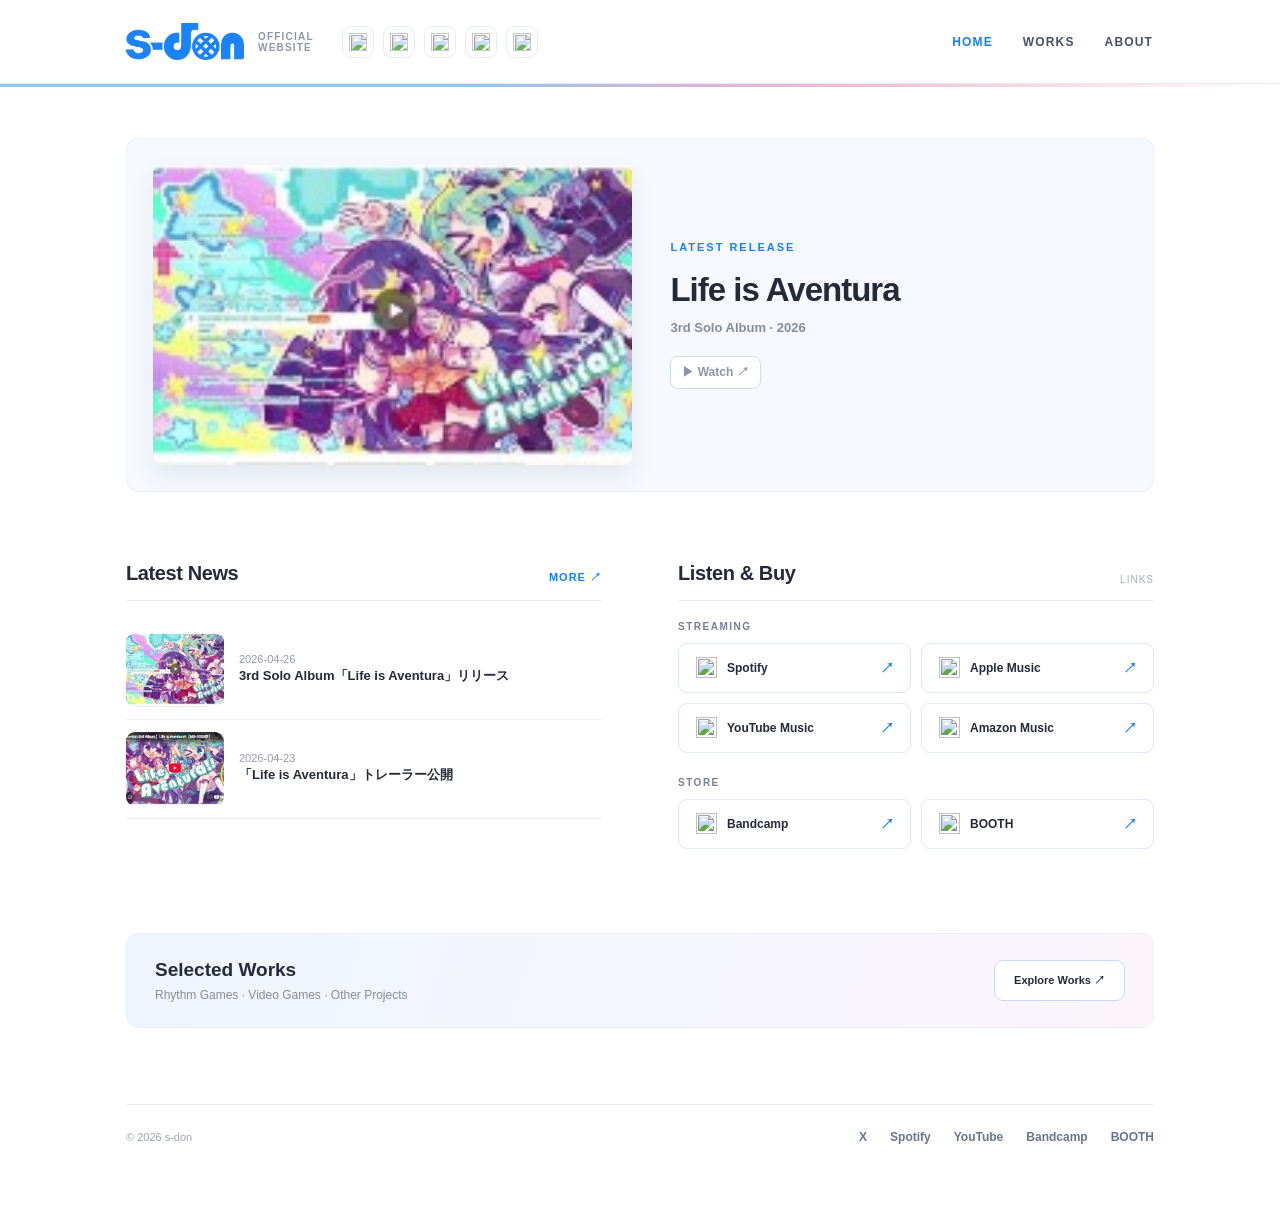
==== index.html @ 4c3b2ea7 "Add files via upload" ====
<!doctype html>
<html lang="ja">
<head>
<meta charset="utf-8"><meta name="viewport" content="width=device-width, initial-scale=1">
<meta name="theme-color" content="#ffffff"><title>s-don | Official Website – design mock</title>
<style>
:root{--blue:#1680f8;--blue-dark:#0066da;--pink:#e6a6c7;--ink:#252a39;--muted:#777f90;--hair:#e8eaf0;--pale:#f6f9ff;--page:#fff;--radius:12px}
*{box-sizing:border-box}html{scroll-behavior:smooth}body{margin:0;color:var(--ink);background:var(--page);font-family:Inter,-apple-system,BlinkMacSystemFont,"Hiragino Kaku Gothic ProN","Yu Gothic",sans-serif;-webkit-font-smoothing:antialiased}
a{color:inherit;text-decoration:none}a:hover{color:var(--blue)}button{font:inherit} .site-header{height:84px;border-bottom:1px solid var(--hair);background:#fff}.header-inner{max-width:1100px;height:100%;margin:auto;padding:0 36px;display:flex;align-items:center;justify-content:space-between}.brand{display:inline-flex;align-items:center;font-size:32px;color:var(--blue);font-weight:900;letter-spacing:-2.5px}.brand img{display:block;width:118px;height:auto}.brand-identity{display:flex;align-items:center;gap:14px}.brand-caption{font-size:10px;font-weight:800;letter-spacing:1.2px;color:#8e97aa;white-space:nowrap}.brand-social{display:flex;align-items:center;gap:22px}.social-top{display:flex;gap:9px;align-items:center}.social-icon{height:32px;width:32px;display:inline-flex;align-items:center;justify-content:center;border:1px solid #e2eaf5;border-radius:9px;background:#fff;color:#38445f}.social-icon svg{width:17px;height:17px}.social-icon:hover{border-color:var(--blue);color:var(--blue);background:#f5f9ff}.social-icon.notlinked{opacity:.9}.nav{display:flex;align-items:center;gap:36px;font-size:12px;font-weight:800;letter-spacing:1.5px}.nav a:first-child{color:var(--blue)}.nav a:hover{color:var(--blue)}.nav .contact{border:1px solid #cddff8;border-radius:9px;padding:12px 17px}.pink-stripe{height:3px;background:linear-gradient(90deg,#8cc8ef 0%,#8cc8ef 36%,#e2b2d9 56%,#f2bfd1 68%,transparent 100%)}
.main{max-width:1100px;margin:auto;padding:51px 36px 50px}.intro{display:flex;justify-content:space-between;align-items:flex-end;gap:25px;margin-bottom:44px}.hello{margin:0 0 7px;color:var(--blue);font-size:12px;font-weight:800;letter-spacing:2.3px}.intro h1{font-size:50px;line-height:1.1;letter-spacing:-2px;margin:0 0 7px;font-weight:900}.intro p{margin:0;color:var(--muted);font-size:14px}.intro-right{font-size:12px;color:var(--muted);text-align:right;line-height:1.8}.intro-right span{display:inline-block;width:9px;height:9px;border-radius:50%;background:#eab4d5;margin-left:7px}
.feature{background:var(--pale);border:1px solid #e9f0fa;border-radius:var(--radius);padding:26px;display:grid;grid-template-columns:1.05fr 1fr;gap:38px;align-items:center}.feature-img{display:block;cursor:pointer;width:100%;aspect-ratio:16/10;object-fit:cover;border-radius:9px;box-shadow:0 11px 24px #384b631a}.section-kicker{font-size:11px;color:var(--blue);font-weight:900;letter-spacing:2px;margin:0 0 17px}.feature h2{font-size:33px;letter-spacing:-1px;line-height:1.2;margin:0 0 11px}.feature-sub{font-size:13px;font-weight:700;color:#858c9c;margin:0 0 21px}.feature-description{font-size:13px;color:#5f697a;margin:0 0 26px;line-height:1.8}.btn{display:inline-flex;align-items:center;justify-content:center;gap:12px;background:var(--blue);border:1px solid var(--blue);color:white;border-radius:9px;padding:15px 24px;font-size:12px;font-weight:800;letter-spacing:.3px;min-height:48px}.btn:hover{background:var(--blue-dark);color:#fff}.watch-link{display:inline-flex;align-items:center;gap:7px;padding:8px 11px;border:1px solid #cbdcf6;border-radius:8px;color:var(--blue-dark);font-weight:800;font-size:12px;line-height:1.2;background:#fff}.watch-link:hover{background:#e9f3ff}.watch-link.notlinked{color:#8d95a4}.arrow{font-size:16px;line-height:1}.hint{font-size:10px;color:var(--muted);margin:9px 0 0}
.lower{display:grid;grid-template-columns:1fr 1fr;gap:76px;padding-top:70px}.section-head{display:flex;align-items:end;justify-content:space-between;border-bottom:1px solid var(--hair);padding-bottom:15px;margin-bottom:20px}.section-head h2{font-size:20px;letter-spacing:-.4px;margin:0}.section-head small{color:#a9adba;font-size:10px;letter-spacing:1px}.news-list{display:grid;gap:0}.news-item{display:grid;grid-template-columns:98px 1fr;gap:15px;padding:12px 0;border-bottom:1px solid #f0f1f5;align-items:center}.news-thumb{width:98px;height:74px;object-fit:cover;border-radius:9px;background:#eef3f9}.news-body{min-width:0}.news-date{font-size:11px;color:#969bab}.news-title{font-size:13px;line-height:1.65;font-weight:650}.news-title:hover{color:var(--blue)}.links-category{margin-bottom:24px}.links-label{color:var(--muted);font-weight:800;letter-spacing:1.5px;font-size:10px;margin:0 0 11px}.links-grid{display:grid;grid-template-columns:repeat(2,minmax(0,1fr));gap:10px}.link-item{min-height:47px;display:flex;align-items:center;justify-content:space-between;gap:6px;padding:13px 16px;border:1px solid #dfe7f3;border-radius:9px;font-size:12px;font-weight:730;background:#fff}.link-item:hover{border-color:var(--blue);background:#f6faff}.link-item .arrow{font-size:14px;color:var(--blue)}.link-left{display:flex;align-items:center;gap:10px;min-width:0}.service-icon{width:22px;height:22px;display:inline-flex;align-items:center;justify-content:center;flex-shrink:0;color:#1680f8}.service-icon svg{width:21px;height:21px}.service-icon.youtube{color:#f03d39}.service-icon.spotify{color:#1db954}.service-icon.bandcamp{color:#2597ad}.service-icon.booth{color:#ee547d}.service-icon.apple{color:#ec568c}.service-icon.amazon{color:#3e7dd6}
.works-entry{display:flex;align-items:center;justify-content:space-between;gap:18px;margin-top:60px;padding:25px 28px;background:linear-gradient(110deg,#eff6ff,#fbf5fb);border-radius:var(--radius);border:1px solid #eaf0f9}.works-entry strong{font-size:19px}.works-entry p{font-size:12px;color:#858c9b;margin:7px 0 0}.works-pill{border:1px solid #c7daf4;background:#fff;padding:12px 19px;border-radius:9px;font-size:11px;font-weight:800;white-space:nowrap}.footer{border-top:1px solid var(--hair);margin-top:76px;padding:25px 0;display:flex;justify-content:space-between;align-items:center}.footer small{color:#9da3ad;font-size:11px}.social{display:flex;gap:23px;color:#68768a;font-size:12px;font-weight:800}.notlinked{cursor:default}
@media(max-width:700px){.site-header{height:auto}.header-inner{padding:13px 20px 12px;display:flex;flex-direction:column;align-items:stretch;gap:11px}.brand-social{justify-content:space-between;gap:10px}.brand{font-size:27px}.brand img{width:105px}.brand-identity{gap:7px}.brand-caption{font-size:8px;max-width:57px;white-space:normal;line-height:1.3;letter-spacing:.5px}.social-top{gap:5px}.social-icon{width:30px;height:30px;border-radius:8px}.social-icon svg{width:15px;height:15px}.nav{justify-content:flex-start;gap:22px;font-size:10px;letter-spacing:.5px}.nav .contact{display:none}.main{padding:36px 20px 22px}.intro{display:none}.intro h1{font-size:40px}.intro p{font-size:12px}.intro-right{display:none}.feature{display:flex;flex-direction:column;align-items:stretch;gap:23px;padding:15px}.feature-img{aspect-ratio:16/10}.feature-body{padding:0 5px 5px}.section-kicker{margin-bottom:10px}.feature h2{font-size:26px}.feature-sub{margin-bottom:13px}.feature-description{margin-bottom:10px}.feature .feature-body{display:grid;grid-template-columns:minmax(0,1fr) auto;column-gap:8px;align-items:center}.feature .section-kicker,.feature .feature-description,.feature .hint{grid-column:1/-1}.feature h2,.feature-sub{grid-column:1}.watch-link{grid-column:2;grid-row:2/4;align-self:center;white-space:nowrap;font-size:11px;padding:8px 9px}.feature h2{font-size:24px;margin-bottom:4px}.feature-sub{margin-bottom:0}.feature .hint{margin-top:10px}.btn{width:100%;padding:14px}.lower{display:block;padding-top:45px}.lower section+section{margin-top:45px}.section-head h2{font-size:19px}.news-list{display:flex;gap:12px;overflow-x:auto;scroll-snap-type:x mandatory;padding:2px 2px 15px;scrollbar-width:thin}.news-item{display:block;min-width:196px;width:196px;flex:0 0 196px;scroll-snap-align:start;padding:0;border:1px solid #e7ebf1;border-radius:10px;overflow:hidden;background:#fff}.news-thumb{width:100%;height:114px;border-radius:0;display:block;object-fit:cover}.news-body{padding:11px 12px 13px}.news-date{font-size:10px;margin-bottom:5px}.news-title{font-size:12px;line-height:1.45;display:-webkit-box;-webkit-box-orient:vertical;-webkit-line-clamp:2;overflow:hidden;min-height:35px}.links-grid{gap:9px}.link-item{padding:12px 13px;font-size:11px}.works-entry{margin-top:43px;padding:22px 18px}.works-entry strong{font-size:16px}.works-entry p{font-size:11px}.works-pill{padding:12px;font-size:10px}.footer{margin-top:48px}.social{gap:14px}}
@media (prefers-reduced-motion:no-preference){a,.btn{transition:color .15s,background .15s,border-color .15s}}

/* v4: コンテンツは同じ、端末サイズのみで配置を調整 */
.nav{gap:9px}.nav a{width:38px;height:38px;display:inline-flex;align-items:center;justify-content:center;border:1px solid #e2eaf5;border-radius:9px;color:#526078}.nav a:first-child{color:var(--blue);background:#f2f7ff}.nav svg{width:19px;height:19px;fill:none;stroke:currentColor;stroke-width:1.7;stroke-linecap:round;stroke-linejoin:round}.nav a:hover{border-color:var(--blue);background:#f5faff}.brand-social{gap:28px}.header-inner{gap:20px}
.more-link{font-size:11px;letter-spacing:1px;font-weight:800;color:var(--blue)}.more-link:hover{text-decoration:underline}
/* アイコンリンクを主体にしたナビ。ヘッダーSNSアイコンはデータから共通生成 */
@media(max-width:700px){
.site-header .header-inner{flex-direction:row;align-items:center;gap:10px;padding:13px 16px}
.brand-social{flex:1;min-width:0;gap:5px;flex-direction:column;align-items:flex-start}
.brand-identity{width:100%;gap:10px}.brand img{width:105px}.brand-caption{font-size:8px;max-width:none;white-space:nowrap}
.social-top{gap:5px}.social-icon{height:28px;width:28px;border-radius:7px}.social-icon svg{width:15px;height:15px}
.nav{gap:5px;align-self:flex-end;padding-bottom:0}.nav a{width:29px;height:29px;border-radius:7px}.nav svg{width:15px;height:15px}
.main{padding:21px 16px 20px}
.feature{padding:11px;gap:0;display:block}
.feature-img{aspect-ratio:16/8.8;width:100%;object-fit:cover;border-radius:8px;box-shadow:none}
.feature-body{padding:9px 3px 2px!important;display:grid!important;grid-template-columns:minmax(0,1fr) auto;gap:2px 9px;align-items:center}
.feature .section-kicker{font-size:9px;margin:0 0 2px;grid-column:1/-1;letter-spacing:1.4px}
.feature h2{font-size:20px;line-height:1.18;margin:0;grid-column:1;grid-row:2}
.feature-sub{font-size:11px;grid-column:1;grid-row:3;margin:0}
.watch-link{grid-column:2;grid-row:2/4;font-size:10px;padding:7px 9px;align-self:center}
.lower{padding-top:28px}.lower section+section{margin-top:26px}
.section-head{padding-bottom:10px;margin-bottom:12px}.section-head h2{font-size:18px}
.news-list{display:flex;flex-wrap:nowrap;overflow-x:auto;overscroll-behavior-x:contain;scroll-snap-type:x mandatory;gap:10px;scrollbar-width:thin;padding:2px 0 9px;max-width:100%}
.news-item{min-width:248px;width:248px;flex:0 0 248px;display:flex;align-items:center;gap:9px;height:89px;padding:6px;border:1px solid #e7ebf1;border-radius:10px;scroll-snap-align:start;overflow:hidden}
.news-thumb{width:84px;height:75px;object-fit:cover;border-radius:7px;flex:0 0 84px}
.news-body{padding:0;flex:1}.news-date{font-size:10px;margin:0 0 4px}.news-title{font-size:11px;line-height:1.4;min-height:0;-webkit-line-clamp:3}
.works-entry{margin-top:25px;padding:16px}.footer{margin-top:32px}
}
@media(max-width:375px){.brand-caption{font-size:7px}.social-icon{width:25px;height:25px}.nav a{width:27px;height:27px}.feature h2{font-size:19px}}

/* v5 navigation text restored and mobile-first density fix */
.nav{display:flex;gap:28px;align-items:center;font-size:12px;letter-spacing:1.15px}
.nav a{width:auto;height:auto;padding:8px 1px;border:0;border-radius:0;background:transparent;color:#455166}
.nav a:first-child{background:transparent;color:var(--blue)}
.nav a:hover{background:transparent;border:0;color:var(--blue)}
.brand-icon-image,.service-icon .brand-icon-image{width:21px;height:21px;object-fit:contain;display:block}
.social-icon .brand-icon-image{width:18px;height:18px}
@media(max-width:700px){
 .site-header .header-inner{display:flex;flex-direction:column;align-items:stretch;gap:10px;padding:12px 16px 10px}
 .brand-social{width:100%;display:flex;flex-direction:row;align-items:center;justify-content:space-between;gap:10px}
 .brand-identity{width:auto;gap:8px;flex-shrink:0}
 .brand img{width:100px}
 .brand-caption{font-size:8px;line-height:1.25;max-width:68px;white-space:normal}
 .social-top{gap:4px;justify-content:flex-end;flex-wrap:nowrap}
 .social-icon{width:29px;height:29px;min-width:29px}
 .social-icon .brand-icon-image{width:17px;height:17px}
 .nav{display:flex;width:100%;justify-content:space-around;align-items:center;gap:6px;border-top:1px solid #edf0f5;padding-top:9px;font-size:11px;letter-spacing:1.0px;align-self:stretch}
 .nav a{height:auto;width:auto;padding:4px 9px;border:0;background:none;white-space:nowrap}
 .main{width:100%;min-width:0;max-width:100%;padding:18px 15px 20px}
 .feature{width:100%;min-width:0;display:block;padding:10px}
 .feature-img{width:100%;height:auto;aspect-ratio:16/9;object-fit:cover}
 .feature-body{min-width:0;grid-template-columns:minmax(0,1fr) auto !important}
 .feature h2{min-width:0;font-size:20px;overflow-wrap:anywhere}
 .lower{width:100%;min-width:0;display:flex;flex-direction:column;gap:24px;padding-top:26px}
 .lower section{min-width:0;width:100%}
 .lower section+section{margin-top:0}
 .news-list{width:100%;max-width:100%;min-width:0;overflow-x:auto;overflow-y:hidden;display:flex;flex-wrap:nowrap;gap:10px;scroll-snap-type:x mandatory;-webkit-overflow-scrolling:touch}
 .news-item{flex:0 0 248px;max-width:248px;width:248px}
 .links-grid{grid-template-columns:repeat(2,minmax(0,1fr));gap:8px}
 .link-item{min-width:0;padding:11px 9px;font-size:11px;gap:3px}
 .link-left{gap:6px;min-width:0}
 .link-left>span:last-child{min-width:0;overflow-wrap:anywhere}
 .service-icon,.service-icon .brand-icon-image{height:20px;width:20px}
 .works-entry{width:100%;min-width:0;gap:10px}
 .works-entry div{min-width:0}
 .works-pill{flex:0 0 auto;white-space:nowrap}
}
@media(max-width:365px){.social-icon{width:25px;height:25px;min-width:25px}.social-icon .brand-icon-image{width:15px;height:15px}.brand img{width:88px}.brand-caption{font-size:7px}.feature h2{font-size:18px}}

/* v6 — Mobile intentionally composed as a mobile layout, never scaled desktop */
@media (max-width:700px){
 .site-header .header-inner{padding:12px 16px 11px;gap:5px}
 .brand-social{gap:5px;align-items:center}
 .brand img{width:100px}
 .brand-caption{font-size:8px;max-width:55px}
 .social-top{gap:3px}
 .social-icon{border:none;background:transparent;width:29px;height:32px;min-width:29px;padding:4px}
 .social-icon .brand-icon-image{width:21px;height:21px}
 .nav{justify-content:flex-end;gap:15px;padding-top:5px;border-top:0;font-size:11px;letter-spacing:.7px}
 .nav a{padding:3px 0}
 .main{padding:15px 15px 20px}
 .feature{padding:10px}
 .feature-img{aspect-ratio:16/9;object-fit:cover}
 .feature-body{padding:10px 3px 4px!important}
 .feature h2{font-size:21px}
 .lower{padding-top:24px;gap:24px}
 .news-list{display:flex!important;flex-direction:row!important;flex-wrap:nowrap!important;overflow-x:auto!important;overflow-y:hidden!important;gap:10px;scroll-snap-type:x mandatory;scroll-padding-inline:1px;scrollbar-width:none;-webkit-overflow-scrolling:touch;padding:2px 0 8px;touch-action:pan-x pan-y}
 .news-list::-webkit-scrollbar{display:none}
 .news-item{display:flex!important;flex:0 0 273px!important;width:273px!important;min-width:273px!important;max-width:273px!important;height:96px!important;padding:6px!important;gap:10px!important;border:1px solid #e7ebf1;border-radius:10px;overflow:hidden;scroll-snap-align:start}
 .news-thumb{display:block!important;width:82px!important;height:82px!important;flex:0 0 82px!important;aspect-ratio:1/1!important;object-fit:cover!important;border-radius:7px!important}
 .news-body{padding:0!important;min-width:0;flex:1}
 .news-title{font-size:11px;line-height:1.35;-webkit-line-clamp:3}
 .section-head{margin-bottom:11px}
}
@media(max-width:360px){.brand img{width:85px}.brand-caption{font-size:7px;max-width:47px}.social-icon{width:25px;min-width:25px}.social-icon .brand-icon-image{width:18px;height:18px}.nav{gap:12px}}
</style>
<script src="content.js" defer></script>
<script defer>
window.addEventListener('sdon:content-ready',()=>{
 const c=window.SDON_CONTENT;
 const id=s=>document.getElementById(s);
 const esc=s=>String(s??'').replace(/[&<>"']/g,ch=>({'&':'&amp;','<':'&lt;','>':'&gt;','"':'&quot;',"'":'&#39;'}[ch]));
 id('featuredTitle').textContent=c.featured.title;id('featuredSub').textContent=c.featured.subtitle;id('featuredImage').src=c.featured.image;
 const action=id('featuredAction'), art=id('featuredArtwork');if(c.featured.youtube){for(const a of [action,art]){a.href=c.featured.youtube;a.target='_blank';a.rel='noopener noreferrer';}}else{for(const a of [action,art]){a.removeAttribute('href');a.classList.add('notlinked');}}
 id('news').innerHTML=c.news.slice().sort((a,b)=>String(b.date).localeCompare(String(a.date))).slice(0,6).map(n=>`<div class="news-item"><img class="news-thumb" src="${esc(n.image||'assets/release.jpg')}" alt=""><div class="news-body"><div class="news-date">${esc(n.date)}</div><div class="news-title">${n.url?`<a href="${esc(n.url)}" target="_blank" rel="noopener noreferrer">${esc(n.title)} ↗</a>`:esc(n.title)}</div></div></div>`).join('');
 // 既存の自作SVGは廃止し、Web配布のブランド素材を参照する。
 // Simple Icons (community SVG references); BOOTHは公式サイトのfaviconを参照。
 const brandAssets={
  spotify:'https://cdn.simpleicons.org/spotify/1DB954',
  youtube:'https://cdn.simpleicons.org/youtube/FF0033',
  x:'https://cdn.simpleicons.org/x/111111',
  bandcamp:'https://cdn.simpleicons.org/bandcamp/1DA0C3',
  booth:'https://booth.pm/favicon.ico',
  apple:'https://cdn.simpleicons.org/applemusic/FA243C',
  amazon:'https://cdn.simpleicons.org/amazonmusic/46C3D0'
 };
 const icon=(n)=>`<img class="brand-icon-image" src="${brandAssets[n.icon]||''}" alt="" loading="lazy" decoding="async">`;
 const headerIcons=['x','spotify','youtube','bandcamp','booth'];
 id('socialTop').innerHTML=headerIcons.map(k=>{const n=c.social.find(item=>item.icon===k)||{label:k,icon:k,url:''};return `<a class="social-icon ${n.url?'':'notlinked'}" aria-label="${esc(n.label)}" title="${esc(n.label)}" ${n.url?`href="${esc(n.url)}" target="_blank" rel="noopener noreferrer"`:''}>${icon(n)}</a>`}).join('');
 const links=(items)=>items.map(n=>`<a class="link-item ${n.url?'':'notlinked'}" ${n.url?`href="${esc(n.url)}" target="_blank" rel="noopener noreferrer"`:''}><span class="link-left"><span class="service-icon ${esc(n.icon)}">${icon(n)}</span><span>${esc(n.label)}</span></span><span class="arrow">↗</span></a>`).join('');
 id('listenLinks').innerHTML=links(c.listening);id('buyLinks').innerHTML=links(c.shopping);
 id('social').innerHTML=c.social.map(n=>n.url?`<a href="${esc(n.url)}" target="_blank" rel="noopener noreferrer">${esc(n.label)} ↗</a>`:`<span>${esc(n.label)}</span>`).join('');
});
</script>
</head>
<body>
<header class="site-header"><div class="header-inner"><div class="brand-social"><span class="brand-identity"><a class="brand" href="./" aria-label="s-don home"><img src="assets/sdon-logo.png" alt="s-don"></a><span class="brand-caption">OFFICIAL<br>WEBSITE</span></span><div class="social-top" id="socialTop" aria-label="SNS and music platforms"></div></div><nav class="nav" aria-label="ページメニュー"><a href="./" aria-current="page">HOME</a><a href="works.html">WORKS</a><a href="about.html">ABOUT</a></nav></div></header><div class="pink-stripe"></div>
<main class="main">
<section class="feature" aria-labelledby="featuredTitle"><a id="featuredArtwork" aria-label="YouTubeで最新リリースを見る"><img id="featuredImage" class="feature-img" src="assets/release.jpg" alt="最新アルバムのアートワーク（現サイトのスクリーンショットを一時的に使用）"></a><div class="feature-body"><p class="section-kicker">LATEST RELEASE</p><h2 id="featuredTitle">Life is Aventura</h2><p id="featuredSub" class="feature-sub">3rd Solo Album · 2026</p><a class="watch-link" id="featuredAction">▶ Watch ↗</a></div></section>
<div class="lower"><section aria-labelledby="newsTitle"><div class="section-head"><h2 id="newsTitle">Latest News</h2><a class="more-link" href="news.html">MORE ↗</a></div><div id="news" class="news-list"></div></section><section aria-labelledby="linksTitle"><div class="section-head"><h2 id="linksTitle">Listen & Buy</h2><small>LINKS</small></div><div class="links-category"><p class="links-label">STREAMING</p><div id="listenLinks" class="links-grid"></div></div><div class="links-category"><p class="links-label">STORE</p><div id="buyLinks" class="links-grid"></div></div></section></div>
<section class="works-entry" id="works"><div><strong>Selected Works</strong><p>Rhythm Games · Video Games · Other Projects</p></div><a class="works-pill" href="works.html">Explore Works ↗</a></section>
<footer class="footer"><small>© 2026 s-don</small><div class="social" id="social"></div></footer>
</main></body></html>
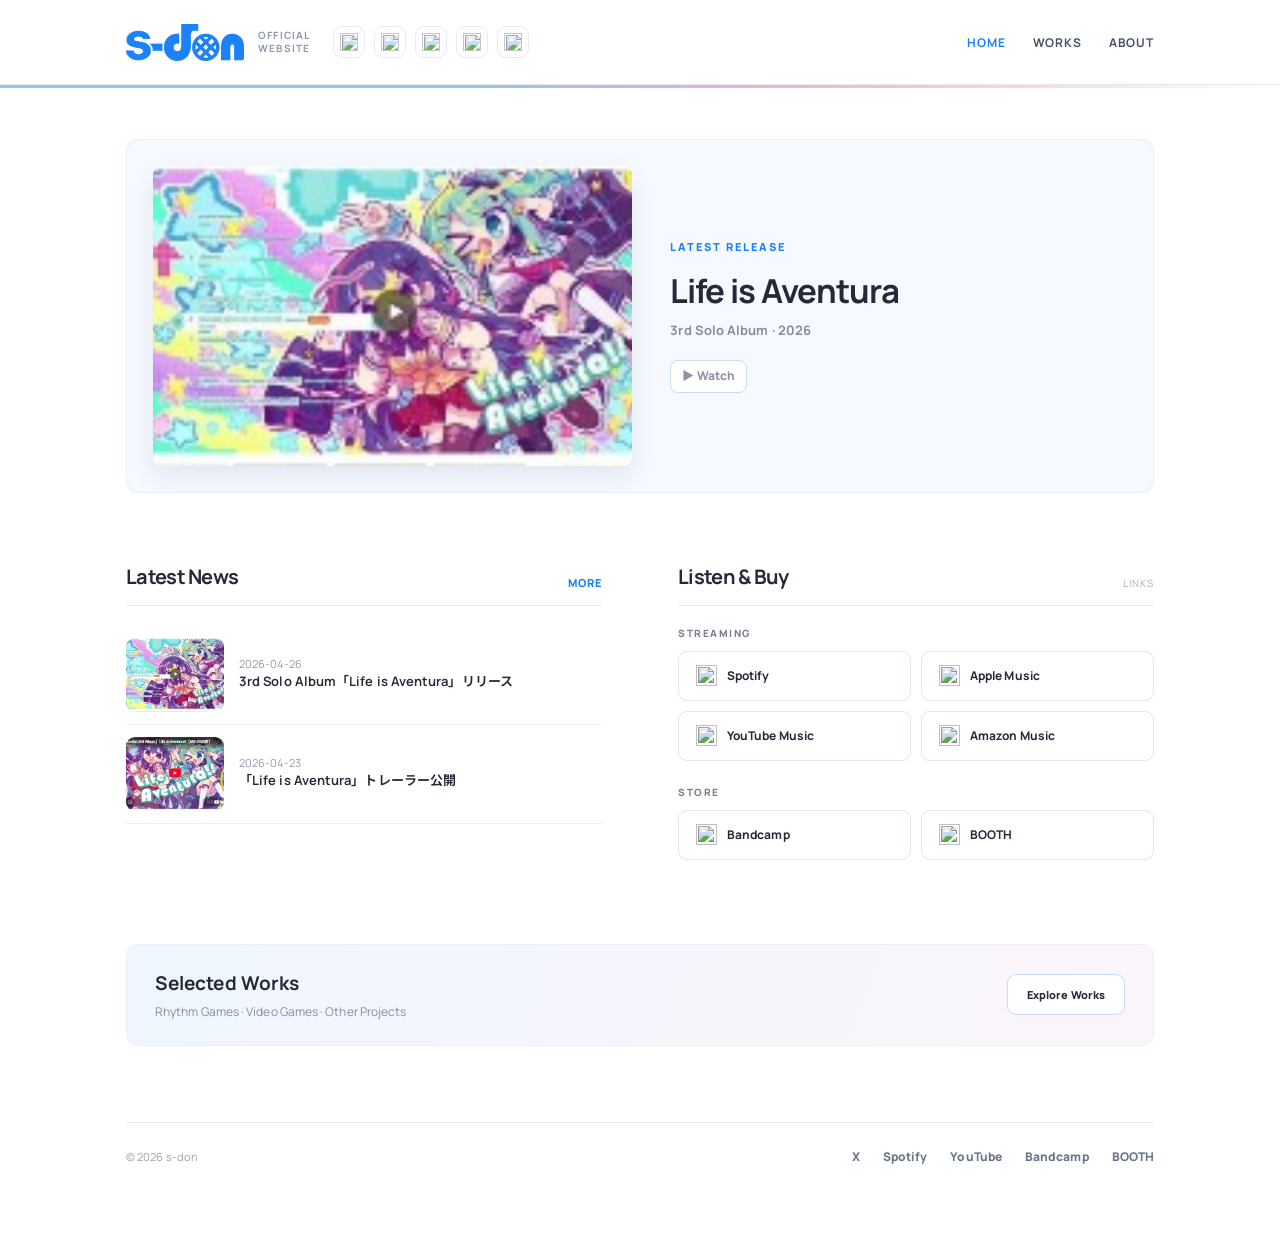
==== commit 9a2fdfa3: "Add files via upload" ====
--- a/index.html
+++ b/index.html
@@ -2,7 +2,7 @@
 <html lang="ja">
 <head>
 <meta charset="utf-8"><meta name="viewport" content="width=device-width, initial-scale=1">
-<meta name="theme-color" content="#ffffff"><title>s-don | Official Website – design mock</title>
+<meta name="theme-color" content="#ffffff"><title>s-don | Official Website – </title>
 <style>
 :root{--blue:#1680f8;--blue-dark:#0066da;--pink:#e6a6c7;--ink:#252a39;--muted:#777f90;--hair:#e8eaf0;--pale:#f6f9ff;--page:#fff;--radius:12px}
 *{box-sizing:border-box}html{scroll-behavior:smooth}body{margin:0;color:var(--ink);background:var(--page);font-family:Inter,-apple-system,BlinkMacSystemFont,"Hiragino Kaku Gothic ProN","Yu Gothic",sans-serif;-webkit-font-smoothing:antialiased}
@@ -116,7 +116,7 @@
  const esc=s=>String(s??'').replace(/[&<>"']/g,ch=>({'&':'&amp;','<':'&lt;','>':'&gt;','"':'&quot;',"'":'&#39;'}[ch]));
  id('featuredTitle').textContent=c.featured.title;id('featuredSub').textContent=c.featured.subtitle;id('featuredImage').src=c.featured.image;
  const action=id('featuredAction'), art=id('featuredArtwork');if(c.featured.youtube){for(const a of [action,art]){a.href=c.featured.youtube;a.target='_blank';a.rel='noopener noreferrer';}}else{for(const a of [action,art]){a.removeAttribute('href');a.classList.add('notlinked');}}
- id('news').innerHTML=c.news.slice().sort((a,b)=>String(b.date).localeCompare(String(a.date))).slice(0,6).map(n=>`<div class="news-item"><img class="news-thumb" src="${esc(n.image||'assets/release.jpg')}" alt=""><div class="news-body"><div class="news-date">${esc(n.date)}</div><div class="news-title">${n.url?`<a href="${esc(n.url)}" target="_blank" rel="noopener noreferrer">${esc(n.title)} ↗</a>`:esc(n.title)}</div></div></div>`).join('');
+ id('news').innerHTML=c.news.slice().sort((a,b)=>String(b.date).localeCompare(String(a.date))).slice(0,6).map(n=>`<div class="news-item"><img class="news-thumb" src="${esc(n.image||'assets/release.jpg')}" alt=""><div class="news-body"><div class="news-date">${esc(n.date)}</div><div class="news-title">${n.url?`<a href="${esc(n.url)}" target="_blank" rel="noopener noreferrer">${esc(n.title)}</a>`:esc(n.title)}</div></div></div>`).join('');
  // 既存の自作SVGは廃止し、Web配布のブランド素材を参照する。
  // Simple Icons (community SVG references); BOOTHは公式サイトのfaviconを参照。
  const brandAssets={
@@ -131,17 +131,19 @@
  const icon=(n)=>`<img class="brand-icon-image" src="${brandAssets[n.icon]||''}" alt="" loading="lazy" decoding="async">`;
  const headerIcons=['x','spotify','youtube','bandcamp','booth'];
  id('socialTop').innerHTML=headerIcons.map(k=>{const n=c.social.find(item=>item.icon===k)||{label:k,icon:k,url:''};return `<a class="social-icon ${n.url?'':'notlinked'}" aria-label="${esc(n.label)}" title="${esc(n.label)}" ${n.url?`href="${esc(n.url)}" target="_blank" rel="noopener noreferrer"`:''}>${icon(n)}</a>`}).join('');
- const links=(items)=>items.map(n=>`<a class="link-item ${n.url?'':'notlinked'}" ${n.url?`href="${esc(n.url)}" target="_blank" rel="noopener noreferrer"`:''}><span class="link-left"><span class="service-icon ${esc(n.icon)}">${icon(n)}</span><span>${esc(n.label)}</span></span><span class="arrow">↗</span></a>`).join('');
+ const links=(items)=>items.map(n=>`<a class="link-item ${n.url?'':'notlinked'}" ${n.url?`href="${esc(n.url)}" target="_blank" rel="noopener noreferrer"`:''}><span class="link-left"><span class="service-icon ${esc(n.icon)}">${icon(n)}</span><span>${esc(n.label)}</span></span></a>`).join('');
  id('listenLinks').innerHTML=links(c.listening);id('buyLinks').innerHTML=links(c.shopping);
- id('social').innerHTML=c.social.map(n=>n.url?`<a href="${esc(n.url)}" target="_blank" rel="noopener noreferrer">${esc(n.label)} ↗</a>`:`<span>${esc(n.label)}</span>`).join('');
+ id('social').innerHTML=c.social.map(n=>n.url?`<a href="${esc(n.url)}" target="_blank" rel="noopener noreferrer">${esc(n.label)}</a>`:`<span>${esc(n.label)}</span>`).join('');
 });
 </script>
+<link rel="preconnect" href="https://fonts.googleapis.com"><link rel="preconnect" href="https://fonts.gstatic.com" crossorigin><link href="https://fonts.googleapis.com/css2?family=Manrope:wght@400;500;600;700;800&family=Noto+Sans+JP:wght@400;500;600;700&display=swap" rel="stylesheet">
+<link rel="stylesheet" href="shared-design.css">
 </head>
 <body>
 <header class="site-header"><div class="header-inner"><div class="brand-social"><span class="brand-identity"><a class="brand" href="./" aria-label="s-don home"><img src="assets/sdon-logo.png" alt="s-don"></a><span class="brand-caption">OFFICIAL<br>WEBSITE</span></span><div class="social-top" id="socialTop" aria-label="SNS and music platforms"></div></div><nav class="nav" aria-label="ページメニュー"><a href="./" aria-current="page">HOME</a><a href="works.html">WORKS</a><a href="about.html">ABOUT</a></nav></div></header><div class="pink-stripe"></div>
 <main class="main">
-<section class="feature" aria-labelledby="featuredTitle"><a id="featuredArtwork" aria-label="YouTubeで最新リリースを見る"><img id="featuredImage" class="feature-img" src="assets/release.jpg" alt="最新アルバムのアートワーク（現サイトのスクリーンショットを一時的に使用）"></a><div class="feature-body"><p class="section-kicker">LATEST RELEASE</p><h2 id="featuredTitle">Life is Aventura</h2><p id="featuredSub" class="feature-sub">3rd Solo Album · 2026</p><a class="watch-link" id="featuredAction">▶ Watch ↗</a></div></section>
-<div class="lower"><section aria-labelledby="newsTitle"><div class="section-head"><h2 id="newsTitle">Latest News</h2><a class="more-link" href="news.html">MORE ↗</a></div><div id="news" class="news-list"></div></section><section aria-labelledby="linksTitle"><div class="section-head"><h2 id="linksTitle">Listen & Buy</h2><small>LINKS</small></div><div class="links-category"><p class="links-label">STREAMING</p><div id="listenLinks" class="links-grid"></div></div><div class="links-category"><p class="links-label">STORE</p><div id="buyLinks" class="links-grid"></div></div></section></div>
-<section class="works-entry" id="works"><div><strong>Selected Works</strong><p>Rhythm Games · Video Games · Other Projects</p></div><a class="works-pill" href="works.html">Explore Works ↗</a></section>
+<section class="feature" aria-labelledby="featuredTitle"><a id="featuredArtwork" aria-label="YouTubeで最新リリースを見る"><img id="featuredImage" class="feature-img" src="assets/release.jpg" alt="最新アルバムのアートワーク（現サイトのスクリーンショットを一時的に使用）"></a><div class="feature-body"><p class="section-kicker">LATEST RELEASE</p><h2 id="featuredTitle">Life is Aventura</h2><p id="featuredSub" class="feature-sub">3rd Solo Album · 2026</p><a class="watch-link" id="featuredAction">▶ Watch</a></div></section>
+<div class="lower"><section aria-labelledby="newsTitle"><div class="section-head"><h2 id="newsTitle">Latest News</h2><a class="more-link" href="news.html">MORE</a></div><div id="news" class="news-list"></div></section><section aria-labelledby="linksTitle"><div class="section-head"><h2 id="linksTitle">Listen & Buy</h2><small>LINKS</small></div><div class="links-category"><p class="links-label">STREAMING</p><div id="listenLinks" class="links-grid"></div></div><div class="links-category"><p class="links-label">STORE</p><div id="buyLinks" class="links-grid"></div></div></section></div>
+<section class="works-entry" id="works"><div><strong>Selected Works</strong><p>Rhythm Games · Video Games · Other Projects</p></div><a class="works-pill" href="works.html">Explore Works</a></section>
 <footer class="footer"><small>© 2026 s-don</small><div class="social" id="social"></div></footer>
 </main></body></html>
--- a/shared-design.css
+++ b/shared-design.css
@@ -0,0 +1,28 @@
+/* Shared visual identity: HOME + WORKS */
+:root{--ui-font:"Manrope","Noto Sans JP",system-ui,-apple-system,sans-serif}
+body{font-family:var(--ui-font)!important;font-weight:400;letter-spacing:.005em}
+h1,h2,h3,.section-head h2,.work-title{font-family:var(--ui-font);letter-spacing:-.035em}
+.site-header{height:auto!important;min-height:84px;border-bottom:1px solid #e8eaf0!important;background:#fff}
+.site-header .header-inner{max-width:1100px!important;min-height:84px!important;height:auto!important;margin:auto!important;padding:13px 36px!important;display:flex!important;flex-wrap:nowrap!important;align-items:center!important;justify-content:space-between!important;gap:22px!important}
+.site-header .brand-social{display:flex;align-items:center;min-width:0;gap:22px;flex:1}
+.site-header .brand-identity{display:flex;align-items:center;gap:14px;flex:0 0 auto}
+.site-header .brand img{display:block;width:118px;height:auto}
+.site-header .brand-caption{font-size:10px;letter-spacing:.12em;line-height:1.35;color:#8e97aa;font-weight:700;white-space:nowrap}
+.site-header .social-top{display:flex;align-items:center;gap:9px}
+.site-header .social-icon{height:32px;width:32px;display:inline-flex;align-items:center;justify-content:center;border:1px solid #e2eaf5;border-radius:9px;background:#fff}
+.site-header .social-icon .brand-icon-image{width:18px;height:18px;object-fit:contain;display:block}
+.site-header .nav{display:flex!important;flex:0 0 auto;align-items:center!important;justify-content:flex-end!important;gap:27px!important;border:0!important;padding:0!important;font-size:12px!important;font-weight:700;letter-spacing:.07em}
+.site-header .nav a{color:#455166;width:auto!important;height:auto!important;border:0!important;background:transparent!important;padding:7px 0!important;white-space:nowrap}
+.site-header .nav a[aria-current=page]{color:#1680f8}
+.site-header .nav a:hover{color:#1680f8}
+@media(max-width:700px){
+ .site-header .header-inner{padding:12px 16px 11px!important;display:flex!important;flex-direction:column!important;align-items:stretch!important;gap:8px!important}
+ .site-header .brand-social{width:100%;flex-direction:row!important;justify-content:space-between;gap:8px!important;align-items:center}
+ .site-header .brand-identity{gap:7px}.site-header .brand img{width:100px}
+ .site-header .brand-caption{font-size:8px;max-width:58px;white-space:normal}
+ .site-header .social-top{gap:3px}.site-header .social-icon{width:28px;min-width:28px;height:30px;border:0;padding:3px}
+ .site-header .social-icon .brand-icon-image{height:21px;width:21px}
+ .site-header .nav{align-self:flex-end!important;width:auto!important;gap:17px!important;font-size:11px!important;letter-spacing:.04em!important;justify-content:flex-end!important}
+ .site-header .nav a{padding:3px 0!important}
+}
+@media(max-width:360px){.site-header .brand img{width:88px}.site-header .social-icon{width:25px;min-width:25px}.site-header .social-icon .brand-icon-image{width:18px;height:18px}.site-header .nav{gap:12px!important}}
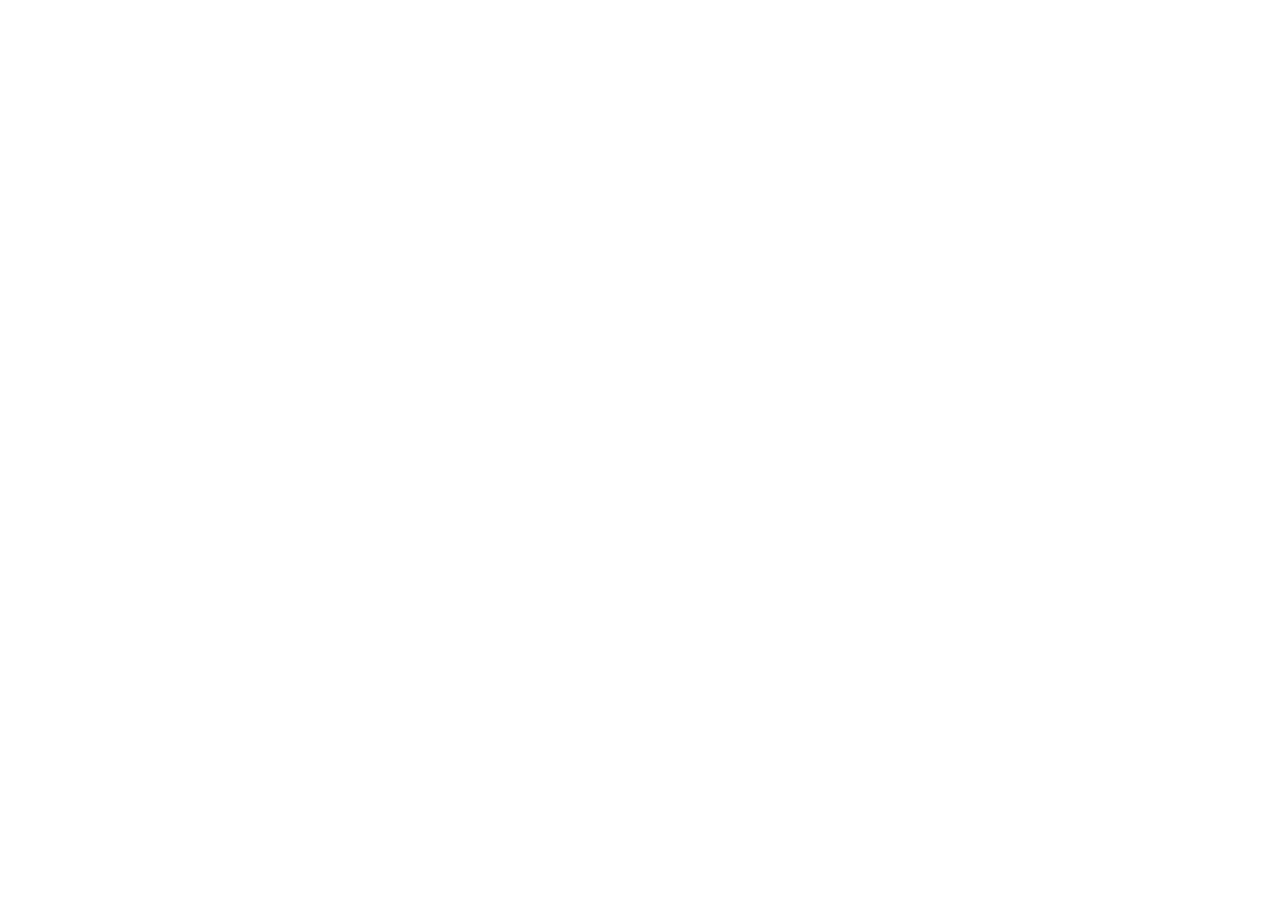
==== commit d4d2cd58: "Add files via upload" ====
--- a/index.html
+++ b/index.html
@@ -1,149 +1 @@
-<!doctype html>
-<html lang="ja">
-<head>
-<meta charset="utf-8"><meta name="viewport" content="width=device-width, initial-scale=1">
-<meta name="theme-color" content="#ffffff"><title>s-don | Official Website – </title>
-<style>
-:root{--blue:#1680f8;--blue-dark:#0066da;--pink:#e6a6c7;--ink:#252a39;--muted:#777f90;--hair:#e8eaf0;--pale:#f6f9ff;--page:#fff;--radius:12px}
-*{box-sizing:border-box}html{scroll-behavior:smooth}body{margin:0;color:var(--ink);background:var(--page);font-family:Inter,-apple-system,BlinkMacSystemFont,"Hiragino Kaku Gothic ProN","Yu Gothic",sans-serif;-webkit-font-smoothing:antialiased}
-a{color:inherit;text-decoration:none}a:hover{color:var(--blue)}button{font:inherit} .site-header{height:84px;border-bottom:1px solid var(--hair);background:#fff}.header-inner{max-width:1100px;height:100%;margin:auto;padding:0 36px;display:flex;align-items:center;justify-content:space-between}.brand{display:inline-flex;align-items:center;font-size:32px;color:var(--blue);font-weight:900;letter-spacing:-2.5px}.brand img{display:block;width:118px;height:auto}.brand-identity{display:flex;align-items:center;gap:14px}.brand-caption{font-size:10px;font-weight:800;letter-spacing:1.2px;color:#8e97aa;white-space:nowrap}.brand-social{display:flex;align-items:center;gap:22px}.social-top{display:flex;gap:9px;align-items:center}.social-icon{height:32px;width:32px;display:inline-flex;align-items:center;justify-content:center;border:1px solid #e2eaf5;border-radius:9px;background:#fff;color:#38445f}.social-icon svg{width:17px;height:17px}.social-icon:hover{border-color:var(--blue);color:var(--blue);background:#f5f9ff}.social-icon.notlinked{opacity:.9}.nav{display:flex;align-items:center;gap:36px;font-size:12px;font-weight:800;letter-spacing:1.5px}.nav a:first-child{color:var(--blue)}.nav a:hover{color:var(--blue)}.nav .contact{border:1px solid #cddff8;border-radius:9px;padding:12px 17px}.pink-stripe{height:3px;background:linear-gradient(90deg,#8cc8ef 0%,#8cc8ef 36%,#e2b2d9 56%,#f2bfd1 68%,transparent 100%)}
-.main{max-width:1100px;margin:auto;padding:51px 36px 50px}.intro{display:flex;justify-content:space-between;align-items:flex-end;gap:25px;margin-bottom:44px}.hello{margin:0 0 7px;color:var(--blue);font-size:12px;font-weight:800;letter-spacing:2.3px}.intro h1{font-size:50px;line-height:1.1;letter-spacing:-2px;margin:0 0 7px;font-weight:900}.intro p{margin:0;color:var(--muted);font-size:14px}.intro-right{font-size:12px;color:var(--muted);text-align:right;line-height:1.8}.intro-right span{display:inline-block;width:9px;height:9px;border-radius:50%;background:#eab4d5;margin-left:7px}
-.feature{background:var(--pale);border:1px solid #e9f0fa;border-radius:var(--radius);padding:26px;display:grid;grid-template-columns:1.05fr 1fr;gap:38px;align-items:center}.feature-img{display:block;cursor:pointer;width:100%;aspect-ratio:16/10;object-fit:cover;border-radius:9px;box-shadow:0 11px 24px #384b631a}.section-kicker{font-size:11px;color:var(--blue);font-weight:900;letter-spacing:2px;margin:0 0 17px}.feature h2{font-size:33px;letter-spacing:-1px;line-height:1.2;margin:0 0 11px}.feature-sub{font-size:13px;font-weight:700;color:#858c9c;margin:0 0 21px}.feature-description{font-size:13px;color:#5f697a;margin:0 0 26px;line-height:1.8}.btn{display:inline-flex;align-items:center;justify-content:center;gap:12px;background:var(--blue);border:1px solid var(--blue);color:white;border-radius:9px;padding:15px 24px;font-size:12px;font-weight:800;letter-spacing:.3px;min-height:48px}.btn:hover{background:var(--blue-dark);color:#fff}.watch-link{display:inline-flex;align-items:center;gap:7px;padding:8px 11px;border:1px solid #cbdcf6;border-radius:8px;color:var(--blue-dark);font-weight:800;font-size:12px;line-height:1.2;background:#fff}.watch-link:hover{background:#e9f3ff}.watch-link.notlinked{color:#8d95a4}.arrow{font-size:16px;line-height:1}.hint{font-size:10px;color:var(--muted);margin:9px 0 0}
-.lower{display:grid;grid-template-columns:1fr 1fr;gap:76px;padding-top:70px}.section-head{display:flex;align-items:end;justify-content:space-between;border-bottom:1px solid var(--hair);padding-bottom:15px;margin-bottom:20px}.section-head h2{font-size:20px;letter-spacing:-.4px;margin:0}.section-head small{color:#a9adba;font-size:10px;letter-spacing:1px}.news-list{display:grid;gap:0}.news-item{display:grid;grid-template-columns:98px 1fr;gap:15px;padding:12px 0;border-bottom:1px solid #f0f1f5;align-items:center}.news-thumb{width:98px;height:74px;object-fit:cover;border-radius:9px;background:#eef3f9}.news-body{min-width:0}.news-date{font-size:11px;color:#969bab}.news-title{font-size:13px;line-height:1.65;font-weight:650}.news-title:hover{color:var(--blue)}.links-category{margin-bottom:24px}.links-label{color:var(--muted);font-weight:800;letter-spacing:1.5px;font-size:10px;margin:0 0 11px}.links-grid{display:grid;grid-template-columns:repeat(2,minmax(0,1fr));gap:10px}.link-item{min-height:47px;display:flex;align-items:center;justify-content:space-between;gap:6px;padding:13px 16px;border:1px solid #dfe7f3;border-radius:9px;font-size:12px;font-weight:730;background:#fff}.link-item:hover{border-color:var(--blue);background:#f6faff}.link-item .arrow{font-size:14px;color:var(--blue)}.link-left{display:flex;align-items:center;gap:10px;min-width:0}.service-icon{width:22px;height:22px;display:inline-flex;align-items:center;justify-content:center;flex-shrink:0;color:#1680f8}.service-icon svg{width:21px;height:21px}.service-icon.youtube{color:#f03d39}.service-icon.spotify{color:#1db954}.service-icon.bandcamp{color:#2597ad}.service-icon.booth{color:#ee547d}.service-icon.apple{color:#ec568c}.service-icon.amazon{color:#3e7dd6}
-.works-entry{display:flex;align-items:center;justify-content:space-between;gap:18px;margin-top:60px;padding:25px 28px;background:linear-gradient(110deg,#eff6ff,#fbf5fb);border-radius:var(--radius);border:1px solid #eaf0f9}.works-entry strong{font-size:19px}.works-entry p{font-size:12px;color:#858c9b;margin:7px 0 0}.works-pill{border:1px solid #c7daf4;background:#fff;padding:12px 19px;border-radius:9px;font-size:11px;font-weight:800;white-space:nowrap}.footer{border-top:1px solid var(--hair);margin-top:76px;padding:25px 0;display:flex;justify-content:space-between;align-items:center}.footer small{color:#9da3ad;font-size:11px}.social{display:flex;gap:23px;color:#68768a;font-size:12px;font-weight:800}.notlinked{cursor:default}
-@media(max-width:700px){.site-header{height:auto}.header-inner{padding:13px 20px 12px;display:flex;flex-direction:column;align-items:stretch;gap:11px}.brand-social{justify-content:space-between;gap:10px}.brand{font-size:27px}.brand img{width:105px}.brand-identity{gap:7px}.brand-caption{font-size:8px;max-width:57px;white-space:normal;line-height:1.3;letter-spacing:.5px}.social-top{gap:5px}.social-icon{width:30px;height:30px;border-radius:8px}.social-icon svg{width:15px;height:15px}.nav{justify-content:flex-start;gap:22px;font-size:10px;letter-spacing:.5px}.nav .contact{display:none}.main{padding:36px 20px 22px}.intro{display:none}.intro h1{font-size:40px}.intro p{font-size:12px}.intro-right{display:none}.feature{display:flex;flex-direction:column;align-items:stretch;gap:23px;padding:15px}.feature-img{aspect-ratio:16/10}.feature-body{padding:0 5px 5px}.section-kicker{margin-bottom:10px}.feature h2{font-size:26px}.feature-sub{margin-bottom:13px}.feature-description{margin-bottom:10px}.feature .feature-body{display:grid;grid-template-columns:minmax(0,1fr) auto;column-gap:8px;align-items:center}.feature .section-kicker,.feature .feature-description,.feature .hint{grid-column:1/-1}.feature h2,.feature-sub{grid-column:1}.watch-link{grid-column:2;grid-row:2/4;align-self:center;white-space:nowrap;font-size:11px;padding:8px 9px}.feature h2{font-size:24px;margin-bottom:4px}.feature-sub{margin-bottom:0}.feature .hint{margin-top:10px}.btn{width:100%;padding:14px}.lower{display:block;padding-top:45px}.lower section+section{margin-top:45px}.section-head h2{font-size:19px}.news-list{display:flex;gap:12px;overflow-x:auto;scroll-snap-type:x mandatory;padding:2px 2px 15px;scrollbar-width:thin}.news-item{display:block;min-width:196px;width:196px;flex:0 0 196px;scroll-snap-align:start;padding:0;border:1px solid #e7ebf1;border-radius:10px;overflow:hidden;background:#fff}.news-thumb{width:100%;height:114px;border-radius:0;display:block;object-fit:cover}.news-body{padding:11px 12px 13px}.news-date{font-size:10px;margin-bottom:5px}.news-title{font-size:12px;line-height:1.45;display:-webkit-box;-webkit-box-orient:vertical;-webkit-line-clamp:2;overflow:hidden;min-height:35px}.links-grid{gap:9px}.link-item{padding:12px 13px;font-size:11px}.works-entry{margin-top:43px;padding:22px 18px}.works-entry strong{font-size:16px}.works-entry p{font-size:11px}.works-pill{padding:12px;font-size:10px}.footer{margin-top:48px}.social{gap:14px}}
-@media (prefers-reduced-motion:no-preference){a,.btn{transition:color .15s,background .15s,border-color .15s}}
-
-/* v4: コンテンツは同じ、端末サイズのみで配置を調整 */
-.nav{gap:9px}.nav a{width:38px;height:38px;display:inline-flex;align-items:center;justify-content:center;border:1px solid #e2eaf5;border-radius:9px;color:#526078}.nav a:first-child{color:var(--blue);background:#f2f7ff}.nav svg{width:19px;height:19px;fill:none;stroke:currentColor;stroke-width:1.7;stroke-linecap:round;stroke-linejoin:round}.nav a:hover{border-color:var(--blue);background:#f5faff}.brand-social{gap:28px}.header-inner{gap:20px}
-.more-link{font-size:11px;letter-spacing:1px;font-weight:800;color:var(--blue)}.more-link:hover{text-decoration:underline}
-/* アイコンリンクを主体にしたナビ。ヘッダーSNSアイコンはデータから共通生成 */
-@media(max-width:700px){
-.site-header .header-inner{flex-direction:row;align-items:center;gap:10px;padding:13px 16px}
-.brand-social{flex:1;min-width:0;gap:5px;flex-direction:column;align-items:flex-start}
-.brand-identity{width:100%;gap:10px}.brand img{width:105px}.brand-caption{font-size:8px;max-width:none;white-space:nowrap}
-.social-top{gap:5px}.social-icon{height:28px;width:28px;border-radius:7px}.social-icon svg{width:15px;height:15px}
-.nav{gap:5px;align-self:flex-end;padding-bottom:0}.nav a{width:29px;height:29px;border-radius:7px}.nav svg{width:15px;height:15px}
-.main{padding:21px 16px 20px}
-.feature{padding:11px;gap:0;display:block}
-.feature-img{aspect-ratio:16/8.8;width:100%;object-fit:cover;border-radius:8px;box-shadow:none}
-.feature-body{padding:9px 3px 2px!important;display:grid!important;grid-template-columns:minmax(0,1fr) auto;gap:2px 9px;align-items:center}
-.feature .section-kicker{font-size:9px;margin:0 0 2px;grid-column:1/-1;letter-spacing:1.4px}
-.feature h2{font-size:20px;line-height:1.18;margin:0;grid-column:1;grid-row:2}
-.feature-sub{font-size:11px;grid-column:1;grid-row:3;margin:0}
-.watch-link{grid-column:2;grid-row:2/4;font-size:10px;padding:7px 9px;align-self:center}
-.lower{padding-top:28px}.lower section+section{margin-top:26px}
-.section-head{padding-bottom:10px;margin-bottom:12px}.section-head h2{font-size:18px}
-.news-list{display:flex;flex-wrap:nowrap;overflow-x:auto;overscroll-behavior-x:contain;scroll-snap-type:x mandatory;gap:10px;scrollbar-width:thin;padding:2px 0 9px;max-width:100%}
-.news-item{min-width:248px;width:248px;flex:0 0 248px;display:flex;align-items:center;gap:9px;height:89px;padding:6px;border:1px solid #e7ebf1;border-radius:10px;scroll-snap-align:start;overflow:hidden}
-.news-thumb{width:84px;height:75px;object-fit:cover;border-radius:7px;flex:0 0 84px}
-.news-body{padding:0;flex:1}.news-date{font-size:10px;margin:0 0 4px}.news-title{font-size:11px;line-height:1.4;min-height:0;-webkit-line-clamp:3}
-.works-entry{margin-top:25px;padding:16px}.footer{margin-top:32px}
-}
-@media(max-width:375px){.brand-caption{font-size:7px}.social-icon{width:25px;height:25px}.nav a{width:27px;height:27px}.feature h2{font-size:19px}}
-
-/* v5 navigation text restored and mobile-first density fix */
-.nav{display:flex;gap:28px;align-items:center;font-size:12px;letter-spacing:1.15px}
-.nav a{width:auto;height:auto;padding:8px 1px;border:0;border-radius:0;background:transparent;color:#455166}
-.nav a:first-child{background:transparent;color:var(--blue)}
-.nav a:hover{background:transparent;border:0;color:var(--blue)}
-.brand-icon-image,.service-icon .brand-icon-image{width:21px;height:21px;object-fit:contain;display:block}
-.social-icon .brand-icon-image{width:18px;height:18px}
-@media(max-width:700px){
- .site-header .header-inner{display:flex;flex-direction:column;align-items:stretch;gap:10px;padding:12px 16px 10px}
- .brand-social{width:100%;display:flex;flex-direction:row;align-items:center;justify-content:space-between;gap:10px}
- .brand-identity{width:auto;gap:8px;flex-shrink:0}
- .brand img{width:100px}
- .brand-caption{font-size:8px;line-height:1.25;max-width:68px;white-space:normal}
- .social-top{gap:4px;justify-content:flex-end;flex-wrap:nowrap}
- .social-icon{width:29px;height:29px;min-width:29px}
- .social-icon .brand-icon-image{width:17px;height:17px}
- .nav{display:flex;width:100%;justify-content:space-around;align-items:center;gap:6px;border-top:1px solid #edf0f5;padding-top:9px;font-size:11px;letter-spacing:1.0px;align-self:stretch}
- .nav a{height:auto;width:auto;padding:4px 9px;border:0;background:none;white-space:nowrap}
- .main{width:100%;min-width:0;max-width:100%;padding:18px 15px 20px}
- .feature{width:100%;min-width:0;display:block;padding:10px}
- .feature-img{width:100%;height:auto;aspect-ratio:16/9;object-fit:cover}
- .feature-body{min-width:0;grid-template-columns:minmax(0,1fr) auto !important}
- .feature h2{min-width:0;font-size:20px;overflow-wrap:anywhere}
- .lower{width:100%;min-width:0;display:flex;flex-direction:column;gap:24px;padding-top:26px}
- .lower section{min-width:0;width:100%}
- .lower section+section{margin-top:0}
- .news-list{width:100%;max-width:100%;min-width:0;overflow-x:auto;overflow-y:hidden;display:flex;flex-wrap:nowrap;gap:10px;scroll-snap-type:x mandatory;-webkit-overflow-scrolling:touch}
- .news-item{flex:0 0 248px;max-width:248px;width:248px}
- .links-grid{grid-template-columns:repeat(2,minmax(0,1fr));gap:8px}
- .link-item{min-width:0;padding:11px 9px;font-size:11px;gap:3px}
- .link-left{gap:6px;min-width:0}
- .link-left>span:last-child{min-width:0;overflow-wrap:anywhere}
- .service-icon,.service-icon .brand-icon-image{height:20px;width:20px}
- .works-entry{width:100%;min-width:0;gap:10px}
- .works-entry div{min-width:0}
- .works-pill{flex:0 0 auto;white-space:nowrap}
-}
-@media(max-width:365px){.social-icon{width:25px;height:25px;min-width:25px}.social-icon .brand-icon-image{width:15px;height:15px}.brand img{width:88px}.brand-caption{font-size:7px}.feature h2{font-size:18px}}
-
-/* v6 — Mobile intentionally composed as a mobile layout, never scaled desktop */
-@media (max-width:700px){
- .site-header .header-inner{padding:12px 16px 11px;gap:5px}
- .brand-social{gap:5px;align-items:center}
- .brand img{width:100px}
- .brand-caption{font-size:8px;max-width:55px}
- .social-top{gap:3px}
- .social-icon{border:none;background:transparent;width:29px;height:32px;min-width:29px;padding:4px}
- .social-icon .brand-icon-image{width:21px;height:21px}
- .nav{justify-content:flex-end;gap:15px;padding-top:5px;border-top:0;font-size:11px;letter-spacing:.7px}
- .nav a{padding:3px 0}
- .main{padding:15px 15px 20px}
- .feature{padding:10px}
- .feature-img{aspect-ratio:16/9;object-fit:cover}
- .feature-body{padding:10px 3px 4px!important}
- .feature h2{font-size:21px}
- .lower{padding-top:24px;gap:24px}
- .news-list{display:flex!important;flex-direction:row!important;flex-wrap:nowrap!important;overflow-x:auto!important;overflow-y:hidden!important;gap:10px;scroll-snap-type:x mandatory;scroll-padding-inline:1px;scrollbar-width:none;-webkit-overflow-scrolling:touch;padding:2px 0 8px;touch-action:pan-x pan-y}
- .news-list::-webkit-scrollbar{display:none}
- .news-item{display:flex!important;flex:0 0 273px!important;width:273px!important;min-width:273px!important;max-width:273px!important;height:96px!important;padding:6px!important;gap:10px!important;border:1px solid #e7ebf1;border-radius:10px;overflow:hidden;scroll-snap-align:start}
- .news-thumb{display:block!important;width:82px!important;height:82px!important;flex:0 0 82px!important;aspect-ratio:1/1!important;object-fit:cover!important;border-radius:7px!important}
- .news-body{padding:0!important;min-width:0;flex:1}
- .news-title{font-size:11px;line-height:1.35;-webkit-line-clamp:3}
- .section-head{margin-bottom:11px}
-}
-@media(max-width:360px){.brand img{width:85px}.brand-caption{font-size:7px;max-width:47px}.social-icon{width:25px;min-width:25px}.social-icon .brand-icon-image{width:18px;height:18px}.nav{gap:12px}}
-</style>
-<script src="content.js" defer></script>
-<script defer>
-window.addEventListener('sdon:content-ready',()=>{
- const c=window.SDON_CONTENT;
- const id=s=>document.getElementById(s);
- const esc=s=>String(s??'').replace(/[&<>"']/g,ch=>({'&':'&amp;','<':'&lt;','>':'&gt;','"':'&quot;',"'":'&#39;'}[ch]));
- id('featuredTitle').textContent=c.featured.title;id('featuredSub').textContent=c.featured.subtitle;id('featuredImage').src=c.featured.image;
- const action=id('featuredAction'), art=id('featuredArtwork');if(c.featured.youtube){for(const a of [action,art]){a.href=c.featured.youtube;a.target='_blank';a.rel='noopener noreferrer';}}else{for(const a of [action,art]){a.removeAttribute('href');a.classList.add('notlinked');}}
- id('news').innerHTML=c.news.slice().sort((a,b)=>String(b.date).localeCompare(String(a.date))).slice(0,6).map(n=>`<div class="news-item"><img class="news-thumb" src="${esc(n.image||'assets/release.jpg')}" alt=""><div class="news-body"><div class="news-date">${esc(n.date)}</div><div class="news-title">${n.url?`<a href="${esc(n.url)}" target="_blank" rel="noopener noreferrer">${esc(n.title)}</a>`:esc(n.title)}</div></div></div>`).join('');
- // 既存の自作SVGは廃止し、Web配布のブランド素材を参照する。
- // Simple Icons (community SVG references); BOOTHは公式サイトのfaviconを参照。
- const brandAssets={
-  spotify:'https://cdn.simpleicons.org/spotify/1DB954',
-  youtube:'https://cdn.simpleicons.org/youtube/FF0033',
-  x:'https://cdn.simpleicons.org/x/111111',
-  bandcamp:'https://cdn.simpleicons.org/bandcamp/1DA0C3',
-  booth:'https://booth.pm/favicon.ico',
-  apple:'https://cdn.simpleicons.org/applemusic/FA243C',
-  amazon:'https://cdn.simpleicons.org/amazonmusic/46C3D0'
- };
- const icon=(n)=>`<img class="brand-icon-image" src="${brandAssets[n.icon]||''}" alt="" loading="lazy" decoding="async">`;
- const headerIcons=['x','spotify','youtube','bandcamp','booth'];
- id('socialTop').innerHTML=headerIcons.map(k=>{const n=c.social.find(item=>item.icon===k)||{label:k,icon:k,url:''};return `<a class="social-icon ${n.url?'':'notlinked'}" aria-label="${esc(n.label)}" title="${esc(n.label)}" ${n.url?`href="${esc(n.url)}" target="_blank" rel="noopener noreferrer"`:''}>${icon(n)}</a>`}).join('');
- const links=(items)=>items.map(n=>`<a class="link-item ${n.url?'':'notlinked'}" ${n.url?`href="${esc(n.url)}" target="_blank" rel="noopener noreferrer"`:''}><span class="link-left"><span class="service-icon ${esc(n.icon)}">${icon(n)}</span><span>${esc(n.label)}</span></span></a>`).join('');
- id('listenLinks').innerHTML=links(c.listening);id('buyLinks').innerHTML=links(c.shopping);
- id('social').innerHTML=c.social.map(n=>n.url?`<a href="${esc(n.url)}" target="_blank" rel="noopener noreferrer">${esc(n.label)}</a>`:`<span>${esc(n.label)}</span>`).join('');
-});
-</script>
-<link rel="preconnect" href="https://fonts.googleapis.com"><link rel="preconnect" href="https://fonts.gstatic.com" crossorigin><link href="https://fonts.googleapis.com/css2?family=Manrope:wght@400;500;600;700;800&family=Noto+Sans+JP:wght@400;500;600;700&display=swap" rel="stylesheet">
-<link rel="stylesheet" href="shared-design.css">
-</head>
-<body>
-<header class="site-header"><div class="header-inner"><div class="brand-social"><span class="brand-identity"><a class="brand" href="./" aria-label="s-don home"><img src="assets/sdon-logo.png" alt="s-don"></a><span class="brand-caption">OFFICIAL<br>WEBSITE</span></span><div class="social-top" id="socialTop" aria-label="SNS and music platforms"></div></div><nav class="nav" aria-label="ページメニュー"><a href="./" aria-current="page">HOME</a><a href="works.html">WORKS</a><a href="about.html">ABOUT</a></nav></div></header><div class="pink-stripe"></div>
-<main class="main">
-<section class="feature" aria-labelledby="featuredTitle"><a id="featuredArtwork" aria-label="YouTubeで最新リリースを見る"><img id="featuredImage" class="feature-img" src="assets/release.jpg" alt="最新アルバムのアートワーク（現サイトのスクリーンショットを一時的に使用）"></a><div class="feature-body"><p class="section-kicker">LATEST RELEASE</p><h2 id="featuredTitle">Life is Aventura</h2><p id="featuredSub" class="feature-sub">3rd Solo Album · 2026</p><a class="watch-link" id="featuredAction">▶ Watch</a></div></section>
-<div class="lower"><section aria-labelledby="newsTitle"><div class="section-head"><h2 id="newsTitle">Latest News</h2><a class="more-link" href="news.html">MORE</a></div><div id="news" class="news-list"></div></section><section aria-labelledby="linksTitle"><div class="section-head"><h2 id="linksTitle">Listen & Buy</h2><small>LINKS</small></div><div class="links-category"><p class="links-label">STREAMING</p><div id="listenLinks" class="links-grid"></div></div><div class="links-category"><p class="links-label">STORE</p><div id="buyLinks" class="links-grid"></div></div></section></div>
-<section class="works-entry" id="works"><div><strong>Selected Works</strong><p>Rhythm Games · Video Games · Other Projects</p></div><a class="works-pill" href="works.html">Explore Works</a></section>
-<footer class="footer"><small>© 2026 s-don</small><div class="social" id="social"></div></footer>
-</main></body></html>
+<!doctype html><html lang="ja"><head><meta charset="utf-8"><meta name="viewport" content="width=device-width, initial-scale=1"><title>s-don コンテンツ管理</title></head><body><script src="https://unpkg.com/decap-cms@3/dist/decap-cms.js"></script></body></html>
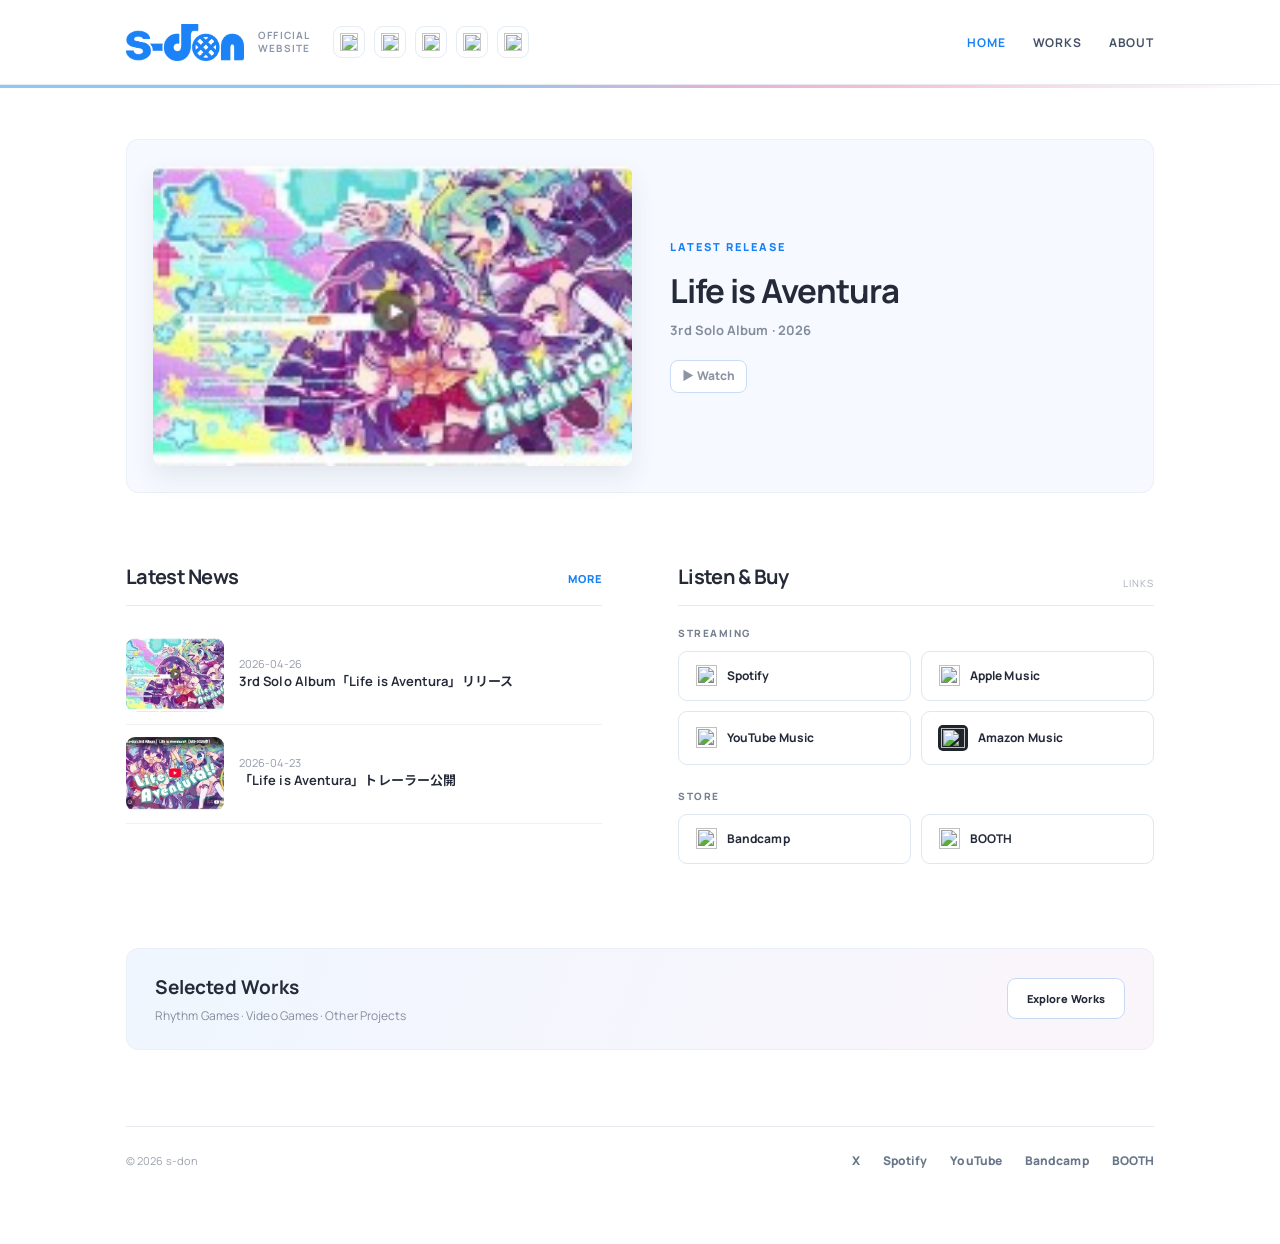
==== commit fd6c79f7: "Add files via upload" ====
--- a/index.html
+++ b/index.html
@@ -1 +1,149 @@
-<!doctype html><html lang="ja"><head><meta charset="utf-8"><meta name="viewport" content="width=device-width, initial-scale=1"><title>s-don コンテンツ管理</title></head><body><script src="https://unpkg.com/decap-cms@3/dist/decap-cms.js"></script></body></html>+<!doctype html>
+<html lang="ja">
+<head>
+<meta charset="utf-8"><meta name="viewport" content="width=device-width, initial-scale=1">
+<meta name="theme-color" content="#ffffff"><title>s-don | Official Website – </title>
+<style>
+:root{--blue:#1680f8;--blue-dark:#0066da;--pink:#e6a6c7;--ink:#252a39;--muted:#777f90;--hair:#e8eaf0;--pale:#f6f9ff;--page:#fff;--radius:12px}
+*{box-sizing:border-box}html{scroll-behavior:smooth}body{margin:0;color:var(--ink);background:var(--page);font-family:Inter,-apple-system,BlinkMacSystemFont,"Hiragino Kaku Gothic ProN","Yu Gothic",sans-serif;-webkit-font-smoothing:antialiased}
+a{color:inherit;text-decoration:none}a:hover{color:var(--blue)}button{font:inherit} .site-header{height:84px;border-bottom:1px solid var(--hair);background:#fff}.header-inner{max-width:1100px;height:100%;margin:auto;padding:0 36px;display:flex;align-items:center;justify-content:space-between}.brand{display:inline-flex;align-items:center;font-size:32px;color:var(--blue);font-weight:900;letter-spacing:-2.5px}.brand img{display:block;width:118px;height:auto}.brand-identity{display:flex;align-items:center;gap:14px}.brand-caption{font-size:10px;font-weight:800;letter-spacing:1.2px;color:#8e97aa;white-space:nowrap}.brand-social{display:flex;align-items:center;gap:22px}.social-top{display:flex;gap:9px;align-items:center}.social-icon{height:32px;width:32px;display:inline-flex;align-items:center;justify-content:center;border:1px solid #e2eaf5;border-radius:9px;background:#fff;color:#38445f}.social-icon svg{width:17px;height:17px}.social-icon:hover{border-color:var(--blue);color:var(--blue);background:#f5f9ff}.social-icon.notlinked{opacity:.9}.nav{display:flex;align-items:center;gap:36px;font-size:12px;font-weight:800;letter-spacing:1.5px}.nav a:first-child{color:var(--blue)}.nav a:hover{color:var(--blue)}.nav .contact{border:1px solid #cddff8;border-radius:9px;padding:12px 17px}.pink-stripe{height:3px;background:linear-gradient(90deg,#8cc8ef 0%,#8cc8ef 36%,#e2b2d9 56%,#f2bfd1 68%,transparent 100%)}
+.main{max-width:1100px;margin:auto;padding:51px 36px 50px}.intro{display:flex;justify-content:space-between;align-items:flex-end;gap:25px;margin-bottom:44px}.hello{margin:0 0 7px;color:var(--blue);font-size:12px;font-weight:800;letter-spacing:2.3px}.intro h1{font-size:50px;line-height:1.1;letter-spacing:-2px;margin:0 0 7px;font-weight:900}.intro p{margin:0;color:var(--muted);font-size:14px}.intro-right{font-size:12px;color:var(--muted);text-align:right;line-height:1.8}.intro-right span{display:inline-block;width:9px;height:9px;border-radius:50%;background:#eab4d5;margin-left:7px}
+.feature{background:var(--pale);border:1px solid #e9f0fa;border-radius:var(--radius);padding:26px;display:grid;grid-template-columns:1.05fr 1fr;gap:38px;align-items:center}.feature-img{display:block;cursor:pointer;width:100%;aspect-ratio:16/10;object-fit:cover;border-radius:9px;box-shadow:0 11px 24px #384b631a}.section-kicker{font-size:11px;color:var(--blue);font-weight:900;letter-spacing:2px;margin:0 0 17px}.feature h2{font-size:33px;letter-spacing:-1px;line-height:1.2;margin:0 0 11px}.feature-sub{font-size:13px;font-weight:700;color:#858c9c;margin:0 0 21px}.feature-description{font-size:13px;color:#5f697a;margin:0 0 26px;line-height:1.8}.btn{display:inline-flex;align-items:center;justify-content:center;gap:12px;background:var(--blue);border:1px solid var(--blue);color:white;border-radius:9px;padding:15px 24px;font-size:12px;font-weight:800;letter-spacing:.3px;min-height:48px}.btn:hover{background:var(--blue-dark);color:#fff}.watch-link{display:inline-flex;align-items:center;gap:7px;padding:8px 11px;border:1px solid #cbdcf6;border-radius:8px;color:var(--blue-dark);font-weight:800;font-size:12px;line-height:1.2;background:#fff}.watch-link:hover{background:#e9f3ff}.watch-link.notlinked{color:#8d95a4}.arrow{font-size:16px;line-height:1}.hint{font-size:10px;color:var(--muted);margin:9px 0 0}
+.lower{display:grid;grid-template-columns:1fr 1fr;gap:76px;padding-top:70px}.section-head{display:flex;align-items:end;justify-content:space-between;border-bottom:1px solid var(--hair);padding-bottom:15px;margin-bottom:20px}.section-head h2{font-size:20px;letter-spacing:-.4px;margin:0}.section-head small{color:#a9adba;font-size:10px;letter-spacing:1px}.news-list{display:grid;gap:0}.news-item{display:grid;grid-template-columns:98px 1fr;gap:15px;padding:12px 0;border-bottom:1px solid #f0f1f5;align-items:center}.news-thumb{width:98px;height:74px;object-fit:cover;border-radius:9px;background:#eef3f9}.news-body{min-width:0}.news-date{font-size:11px;color:#969bab}.news-title{font-size:13px;line-height:1.65;font-weight:650}.news-title:hover{color:var(--blue)}.links-category{margin-bottom:24px}.links-label{color:var(--muted);font-weight:800;letter-spacing:1.5px;font-size:10px;margin:0 0 11px}.links-grid{display:grid;grid-template-columns:repeat(2,minmax(0,1fr));gap:10px}.link-item{min-height:47px;display:flex;align-items:center;justify-content:space-between;gap:6px;padding:13px 16px;border:1px solid #dfe7f3;border-radius:9px;font-size:12px;font-weight:730;background:#fff}.link-item:hover{border-color:var(--blue);background:#f6faff}.link-item .arrow{font-size:14px;color:var(--blue)}.link-left{display:flex;align-items:center;gap:10px;min-width:0}.service-icon{width:22px;height:22px;display:inline-flex;align-items:center;justify-content:center;flex-shrink:0;color:#1680f8}.service-icon svg{width:21px;height:21px}.service-icon.youtube{color:#f03d39}.service-icon.spotify{color:#1db954}.service-icon.bandcamp{color:#2597ad}.service-icon.booth{color:#ee547d}.service-icon.apple{color:#ec568c}.service-icon.amazon{color:#3e7dd6}
+.works-entry{display:flex;align-items:center;justify-content:space-between;gap:18px;margin-top:60px;padding:25px 28px;background:linear-gradient(110deg,#eff6ff,#fbf5fb);border-radius:var(--radius);border:1px solid #eaf0f9}.works-entry strong{font-size:19px}.works-entry p{font-size:12px;color:#858c9b;margin:7px 0 0}.works-pill{border:1px solid #c7daf4;background:#fff;padding:12px 19px;border-radius:9px;font-size:11px;font-weight:800;white-space:nowrap}.footer{border-top:1px solid var(--hair);margin-top:76px;padding:25px 0;display:flex;justify-content:space-between;align-items:center}.footer small{color:#9da3ad;font-size:11px}.social{display:flex;gap:23px;color:#68768a;font-size:12px;font-weight:800}.notlinked{cursor:default}
+@media(max-width:700px){.site-header{height:auto}.header-inner{padding:13px 20px 12px;display:flex;flex-direction:column;align-items:stretch;gap:11px}.brand-social{justify-content:space-between;gap:10px}.brand{font-size:27px}.brand img{width:105px}.brand-identity{gap:7px}.brand-caption{font-size:8px;max-width:57px;white-space:normal;line-height:1.3;letter-spacing:.5px}.social-top{gap:5px}.social-icon{width:30px;height:30px;border-radius:8px}.social-icon svg{width:15px;height:15px}.nav{justify-content:flex-start;gap:22px;font-size:10px;letter-spacing:.5px}.nav .contact{display:none}.main{padding:36px 20px 22px}.intro{display:none}.intro h1{font-size:40px}.intro p{font-size:12px}.intro-right{display:none}.feature{display:flex;flex-direction:column;align-items:stretch;gap:23px;padding:15px}.feature-img{aspect-ratio:16/10}.feature-body{padding:0 5px 5px}.section-kicker{margin-bottom:10px}.feature h2{font-size:26px}.feature-sub{margin-bottom:13px}.feature-description{margin-bottom:10px}.feature .feature-body{display:grid;grid-template-columns:minmax(0,1fr) auto;column-gap:8px;align-items:center}.feature .section-kicker,.feature .feature-description,.feature .hint{grid-column:1/-1}.feature h2,.feature-sub{grid-column:1}.watch-link{grid-column:2;grid-row:2/4;align-self:center;white-space:nowrap;font-size:11px;padding:8px 9px}.feature h2{font-size:24px;margin-bottom:4px}.feature-sub{margin-bottom:0}.feature .hint{margin-top:10px}.btn{width:100%;padding:14px}.lower{display:block;padding-top:45px}.lower section+section{margin-top:45px}.section-head h2{font-size:19px}.news-list{display:flex;gap:12px;overflow-x:auto;scroll-snap-type:x mandatory;padding:2px 2px 15px;scrollbar-width:thin}.news-item{display:block;min-width:196px;width:196px;flex:0 0 196px;scroll-snap-align:start;padding:0;border:1px solid #e7ebf1;border-radius:10px;overflow:hidden;background:#fff}.news-thumb{width:100%;height:114px;border-radius:0;display:block;object-fit:cover}.news-body{padding:11px 12px 13px}.news-date{font-size:10px;margin-bottom:5px}.news-title{font-size:12px;line-height:1.45;display:-webkit-box;-webkit-box-orient:vertical;-webkit-line-clamp:2;overflow:hidden;min-height:35px}.links-grid{gap:9px}.link-item{padding:12px 13px;font-size:11px}.works-entry{margin-top:43px;padding:22px 18px}.works-entry strong{font-size:16px}.works-entry p{font-size:11px}.works-pill{padding:12px;font-size:10px}.footer{margin-top:48px}.social{gap:14px}}
+@media (prefers-reduced-motion:no-preference){a,.btn{transition:color .15s,background .15s,border-color .15s}}
+
+/* v4: コンテンツは同じ、端末サイズのみで配置を調整 */
+.nav{gap:9px}.nav a{width:38px;height:38px;display:inline-flex;align-items:center;justify-content:center;border:1px solid #e2eaf5;border-radius:9px;color:#526078}.nav a:first-child{color:var(--blue);background:#f2f7ff}.nav svg{width:19px;height:19px;fill:none;stroke:currentColor;stroke-width:1.7;stroke-linecap:round;stroke-linejoin:round}.nav a:hover{border-color:var(--blue);background:#f5faff}.brand-social{gap:28px}.header-inner{gap:20px}
+.more-link{font-size:11px;letter-spacing:1px;font-weight:800;color:var(--blue)}.more-link:hover{text-decoration:underline}
+/* アイコンリンクを主体にしたナビ。ヘッダーSNSアイコンはデータから共通生成 */
+@media(max-width:700px){
+.site-header .header-inner{flex-direction:row;align-items:center;gap:10px;padding:13px 16px}
+.brand-social{flex:1;min-width:0;gap:5px;flex-direction:column;align-items:flex-start}
+.brand-identity{width:100%;gap:10px}.brand img{width:105px}.brand-caption{font-size:8px;max-width:none;white-space:nowrap}
+.social-top{gap:5px}.social-icon{height:28px;width:28px;border-radius:7px}.social-icon svg{width:15px;height:15px}
+.nav{gap:5px;align-self:flex-end;padding-bottom:0}.nav a{width:29px;height:29px;border-radius:7px}.nav svg{width:15px;height:15px}
+.main{padding:21px 16px 20px}
+.feature{padding:11px;gap:0;display:block}
+.feature-img{aspect-ratio:16/8.8;width:100%;object-fit:cover;border-radius:8px;box-shadow:none}
+.feature-body{padding:9px 3px 2px!important;display:grid!important;grid-template-columns:minmax(0,1fr) auto;gap:2px 9px;align-items:center}
+.feature .section-kicker{font-size:9px;margin:0 0 2px;grid-column:1/-1;letter-spacing:1.4px}
+.feature h2{font-size:20px;line-height:1.18;margin:0;grid-column:1;grid-row:2}
+.feature-sub{font-size:11px;grid-column:1;grid-row:3;margin:0}
+.watch-link{grid-column:2;grid-row:2/4;font-size:10px;padding:7px 9px;align-self:center}
+.lower{padding-top:28px}.lower section+section{margin-top:26px}
+.section-head{padding-bottom:10px;margin-bottom:12px}.section-head h2{font-size:18px}
+.news-list{display:flex;flex-wrap:nowrap;overflow-x:auto;overscroll-behavior-x:contain;scroll-snap-type:x mandatory;gap:10px;scrollbar-width:thin;padding:2px 0 9px;max-width:100%}
+.news-item{min-width:248px;width:248px;flex:0 0 248px;display:flex;align-items:center;gap:9px;height:89px;padding:6px;border:1px solid #e7ebf1;border-radius:10px;scroll-snap-align:start;overflow:hidden}
+.news-thumb{width:84px;height:75px;object-fit:cover;border-radius:7px;flex:0 0 84px}
+.news-body{padding:0;flex:1}.news-date{font-size:10px;margin:0 0 4px}.news-title{font-size:11px;line-height:1.4;min-height:0;-webkit-line-clamp:3}
+.works-entry{margin-top:25px;padding:16px}.footer{margin-top:32px}
+}
+@media(max-width:375px){.brand-caption{font-size:7px}.social-icon{width:25px;height:25px}.nav a{width:27px;height:27px}.feature h2{font-size:19px}}
+
+/* v5 navigation text restored and mobile-first density fix */
+.nav{display:flex;gap:28px;align-items:center;font-size:12px;letter-spacing:1.15px}
+.nav a{width:auto;height:auto;padding:8px 1px;border:0;border-radius:0;background:transparent;color:#455166}
+.nav a:first-child{background:transparent;color:var(--blue)}
+.nav a:hover{background:transparent;border:0;color:var(--blue)}
+.brand-icon-image,.service-icon .brand-icon-image{width:21px;height:21px;object-fit:contain;display:block}
+.social-icon .brand-icon-image{width:18px;height:18px}
+@media(max-width:700px){
+ .site-header .header-inner{display:flex;flex-direction:column;align-items:stretch;gap:10px;padding:12px 16px 10px}
+ .brand-social{width:100%;display:flex;flex-direction:row;align-items:center;justify-content:space-between;gap:10px}
+ .brand-identity{width:auto;gap:8px;flex-shrink:0}
+ .brand img{width:100px}
+ .brand-caption{font-size:8px;line-height:1.25;max-width:68px;white-space:normal}
+ .social-top{gap:4px;justify-content:flex-end;flex-wrap:nowrap}
+ .social-icon{width:29px;height:29px;min-width:29px}
+ .social-icon .brand-icon-image{width:17px;height:17px}
+ .nav{display:flex;width:100%;justify-content:space-around;align-items:center;gap:6px;border-top:1px solid #edf0f5;padding-top:9px;font-size:11px;letter-spacing:1.0px;align-self:stretch}
+ .nav a{height:auto;width:auto;padding:4px 9px;border:0;background:none;white-space:nowrap}
+ .main{width:100%;min-width:0;max-width:100%;padding:18px 15px 20px}
+ .feature{width:100%;min-width:0;display:block;padding:10px}
+ .feature-img{width:100%;height:auto;aspect-ratio:16/9;object-fit:cover}
+ .feature-body{min-width:0;grid-template-columns:minmax(0,1fr) auto !important}
+ .feature h2{min-width:0;font-size:20px;overflow-wrap:anywhere}
+ .lower{width:100%;min-width:0;display:flex;flex-direction:column;gap:24px;padding-top:26px}
+ .lower section{min-width:0;width:100%}
+ .lower section+section{margin-top:0}
+ .news-list{width:100%;max-width:100%;min-width:0;overflow-x:auto;overflow-y:hidden;display:flex;flex-wrap:nowrap;gap:10px;scroll-snap-type:x mandatory;-webkit-overflow-scrolling:touch}
+ .news-item{flex:0 0 248px;max-width:248px;width:248px}
+ .links-grid{grid-template-columns:repeat(2,minmax(0,1fr));gap:8px}
+ .link-item{min-width:0;padding:11px 9px;font-size:11px;gap:3px}
+ .link-left{gap:6px;min-width:0}
+ .link-left>span:last-child{min-width:0;overflow-wrap:anywhere}
+ .service-icon,.service-icon .brand-icon-image{height:20px;width:20px}
+ .works-entry{width:100%;min-width:0;gap:10px}
+ .works-entry div{min-width:0}
+ .works-pill{flex:0 0 auto;white-space:nowrap}
+}
+@media(max-width:365px){.social-icon{width:25px;height:25px;min-width:25px}.social-icon .brand-icon-image{width:15px;height:15px}.brand img{width:88px}.brand-caption{font-size:7px}.feature h2{font-size:18px}}
+
+/* v6 — Mobile intentionally composed as a mobile layout, never scaled desktop */
+@media (max-width:700px){
+ .site-header .header-inner{padding:12px 16px 11px;gap:5px}
+ .brand-social{gap:5px;align-items:center}
+ .brand img{width:100px}
+ .brand-caption{font-size:8px;max-width:55px}
+ .social-top{gap:3px}
+ .social-icon{border:none;background:transparent;width:29px;height:32px;min-width:29px;padding:4px}
+ .social-icon .brand-icon-image{width:21px;height:21px}
+ .nav{justify-content:flex-end;gap:15px;padding-top:5px;border-top:0;font-size:11px;letter-spacing:.7px}
+ .nav a{padding:3px 0}
+ .main{padding:15px 15px 20px}
+ .feature{padding:10px}
+ .feature-img{aspect-ratio:16/9;object-fit:cover}
+ .feature-body{padding:10px 3px 4px!important}
+ .feature h2{font-size:21px}
+ .lower{padding-top:24px;gap:24px}
+ .news-list{display:flex!important;flex-direction:row!important;flex-wrap:nowrap!important;overflow-x:auto!important;overflow-y:hidden!important;gap:10px;scroll-snap-type:x mandatory;scroll-padding-inline:1px;scrollbar-width:none;-webkit-overflow-scrolling:touch;padding:2px 0 8px;touch-action:pan-x pan-y}
+ .news-list::-webkit-scrollbar{display:none}
+ .news-item{display:flex!important;flex:0 0 273px!important;width:273px!important;min-width:273px!important;max-width:273px!important;height:96px!important;padding:6px!important;gap:10px!important;border:1px solid #e7ebf1;border-radius:10px;overflow:hidden;scroll-snap-align:start}
+ .news-thumb{display:block!important;width:82px!important;height:82px!important;flex:0 0 82px!important;aspect-ratio:1/1!important;object-fit:cover!important;border-radius:7px!important}
+ .news-body{padding:0!important;min-width:0;flex:1}
+ .news-title{font-size:11px;line-height:1.35;-webkit-line-clamp:3}
+ .section-head{margin-bottom:11px}
+}
+@media(max-width:360px){.brand img{width:85px}.brand-caption{font-size:7px;max-width:47px}.social-icon{width:25px;min-width:25px}.social-icon .brand-icon-image{width:18px;height:18px}.nav{gap:12px}}
+</style>
+<script src="content.js" defer></script>
+<script defer>
+window.addEventListener('sdon:content-ready',()=>{
+ const c=window.SDON_CONTENT;
+ const id=s=>document.getElementById(s);
+ const esc=s=>String(s??'').replace(/[&<>"']/g,ch=>({'&':'&amp;','<':'&lt;','>':'&gt;','"':'&quot;',"'":'&#39;'}[ch]));
+ id('featuredTitle').textContent=c.featured.title;id('featuredSub').textContent=c.featured.subtitle;id('featuredImage').src=c.featured.image;
+ const action=id('featuredAction'), art=id('featuredArtwork');if(c.featured.youtube){for(const a of [action,art]){a.href=c.featured.youtube;a.target='_blank';a.rel='noopener noreferrer';}}else{for(const a of [action,art]){a.removeAttribute('href');a.classList.add('notlinked');}}
+ id('news').innerHTML=c.news.slice().sort((a,b)=>String(b.date).localeCompare(String(a.date))).slice(0,6).map(n=>`<div class="news-item"><img class="news-thumb" src="${esc(n.image||'assets/release.jpg')}" alt=""><div class="news-body"><div class="news-date">${esc(n.date)}</div><div class="news-title">${n.url?`<a href="${esc(n.url)}" target="_blank" rel="noopener noreferrer">${esc(n.title)}</a>`:esc(n.title)}</div></div></div>`).join('');
+ // 既存の自作SVGは廃止し、Web配布のブランド素材を参照する。
+ // Simple Icons (community SVG references); BOOTHは公式サイトのfaviconを参照。
+ const brandAssets={
+  spotify:'https://cdn.simpleicons.org/spotify/1DB954',
+  youtube:'https://cdn.simpleicons.org/youtube/FF0033',
+  x:'https://cdn.simpleicons.org/x/111111',
+  bandcamp:'https://cdn.simpleicons.org/bandcamp/1DA0C3',
+  booth:'https://booth.pm/favicon.ico',
+  apple:'https://cdn.simpleicons.org/applemusic/FA243C',
+  amazon:'https://d5fx445wy2wpk.cloudfront.net/static/logo.svg'
+ };
+ const icon=(n)=>`<img class="brand-icon-image" src="${brandAssets[n.icon]||''}" alt="" loading="lazy" decoding="async">`;
+ const headerIcons=['x','spotify','youtube','bandcamp','booth'];
+ 
+ const links=(items)=>items.map(n=>`<a class="link-item ${n.url?'':'notlinked'}" ${n.url?`href="${esc(n.url)}" target="_blank" rel="noopener noreferrer"`:''}><span class="link-left"><span class="service-icon ${esc(n.icon)}">${icon(n)}</span><span>${esc(n.label)}</span></span></a>`).join('');
+ id('listenLinks').innerHTML=links(c.listening);id('buyLinks').innerHTML=links(c.shopping);
+ id('social').innerHTML=c.social.map(n=>n.url?`<a href="${esc(n.url)}" target="_blank" rel="noopener noreferrer">${esc(n.label)}</a>`:`<span>${esc(n.label)}</span>`).join('');
+});
+</script>
+<link rel="preconnect" href="https://fonts.googleapis.com"><link rel="preconnect" href="https://fonts.gstatic.com" crossorigin><link href="https://fonts.googleapis.com/css2?family=Manrope:wght@400;500;600;700;800&family=Noto+Sans+JP:wght@400;500;600;700&display=swap" rel="stylesheet">
+<link rel="stylesheet" href="shared-design.css">
+</head>
+<body>
+<div id="shared-header"></div>
+<main class="main">
+<section class="feature" aria-labelledby="featuredTitle"><a id="featuredArtwork" aria-label="YouTubeで最新リリースを見る"><img id="featuredImage" class="feature-img" src="assets/release.jpg" alt="最新アルバムのアートワーク（現サイトのスクリーンショットを一時的に使用）"></a><div class="feature-body"><p class="section-kicker">LATEST RELEASE</p><h2 id="featuredTitle">Life is Aventura</h2><p id="featuredSub" class="feature-sub">3rd Solo Album · 2026</p><a class="watch-link" id="featuredAction">▶ Watch</a></div></section>
+<div class="lower"><section aria-labelledby="newsTitle"><div class="section-head"><h2 id="newsTitle">Latest News</h2><button type="button" class="more-link" id="newsMore" aria-haspopup="dialog">MORE</button></div><div id="news" class="news-list"></div></section><section aria-labelledby="linksTitle"><div class="section-head"><h2 id="linksTitle">Listen & Buy</h2><small>LINKS</small></div><div class="links-category"><p class="links-label">STREAMING</p><div id="listenLinks" class="links-grid"></div></div><div class="links-category"><p class="links-label">STORE</p><div id="buyLinks" class="links-grid"></div></div></section></div>
+<section class="works-entry" id="works"><div><strong>Selected Works</strong><p>Rhythm Games · Video Games · Other Projects</p></div><a class="works-pill" href="works.html">Explore Works</a></section>
+<footer class="footer"><small>© 2026 s-don</small><div class="social" id="social"></div></footer>
+</main><dialog class="news-dialog" id="newsDialog" aria-labelledby="newsDialogTitle"><div class="news-dialog-head"><h2 id="newsDialogTitle">Latest News</h2><button class="news-close" id="newsClose" type="button" aria-label="閉じる">×</button></div><div id="newsDialogList" class="news-dialog-list"></div></dialog><script src="news-overlay.js"></script><script src="site-header.js"></script></body></html>
--- a/shared-design.css
+++ b/shared-design.css
@@ -0,0 +1,47 @@
+/* Shared visual identity: HOME + WORKS */
+:root{--ui-font:"Manrope","Noto Sans JP",system-ui,-apple-system,sans-serif}
+body{font-family:var(--ui-font)!important;font-weight:400;letter-spacing:.005em}
+h1,h2,h3,.section-head h2,.work-title{font-family:var(--ui-font);letter-spacing:-.035em}
+.site-header{height:auto!important;min-height:84px;border-bottom:1px solid #e8eaf0!important;background:#fff}
+.site-header .header-inner{max-width:1100px!important;min-height:84px!important;height:auto!important;margin:auto!important;padding:13px 36px!important;display:flex!important;flex-wrap:nowrap!important;align-items:center!important;justify-content:space-between!important;gap:22px!important}
+.site-header .brand-social{display:flex;align-items:center;min-width:0;gap:22px;flex:1}
+.site-header .brand-identity{display:flex;align-items:center;gap:14px;flex:0 0 auto}
+.site-header .brand img{display:block;width:118px;height:auto}
+.site-header .brand-caption{font-size:10px;letter-spacing:.12em;line-height:1.35;color:#8e97aa;font-weight:700;white-space:nowrap}
+.site-header .social-top{display:flex;align-items:center;gap:9px}
+.site-header .social-icon{height:32px;width:32px;display:inline-flex;align-items:center;justify-content:center;border:1px solid #e2eaf5;border-radius:9px;background:#fff}
+.site-header .social-icon .brand-icon-image{width:18px;height:18px;object-fit:contain;display:block}
+.site-header .nav{display:flex!important;flex:0 0 auto;align-items:center!important;justify-content:flex-end!important;gap:27px!important;border:0!important;padding:0!important;font-size:12px!important;font-weight:700;letter-spacing:.07em}
+.site-header .nav a{color:#455166;width:auto!important;height:auto!important;border:0!important;background:transparent!important;padding:7px 0!important;white-space:nowrap}
+.site-header .nav a[aria-current=page]{color:#1680f8}
+.site-header .nav a:hover{color:#1680f8}
+@media(max-width:700px){
+ .site-header .header-inner{padding:12px 16px 11px!important;display:flex!important;flex-direction:column!important;align-items:stretch!important;gap:8px!important}
+ .site-header .brand-social{width:100%;flex-direction:row!important;justify-content:space-between;gap:8px!important;align-items:center}
+ .site-header .brand-identity{gap:7px}.site-header .brand img{width:100px}
+ .site-header .brand-caption{font-size:8px;max-width:58px;white-space:normal}
+ .site-header .social-top{gap:3px}.site-header .social-icon{width:28px;min-width:28px;height:30px;border:0;padding:3px}
+ .site-header .social-icon .brand-icon-image{height:21px;width:21px}
+ .site-header .nav{align-self:flex-end!important;width:auto!important;gap:17px!important;font-size:11px!important;letter-spacing:.04em!important;justify-content:flex-end!important}
+ .site-header .nav a{padding:3px 0!important}
+}
+@media(max-width:360px){.site-header .brand img{width:88px}.site-header .social-icon{width:25px;min-width:25px}.site-header .social-icon .brand-icon-image{width:18px;height:18px}.site-header .nav{gap:12px!important}}
+
+/* v7: one shared header component, identical across routes */
+.site-header .header-inner{box-sizing:border-box!important}
+.site-header .nav a[aria-current="page"]{color:#1680f8!important}
+.site-header .brand-social{margin:0!important}
+.site-header .brand-identity{margin:0!important}
+.site-header .social-top{margin:0!important}
+.site-header .social-icon img{display:block;width:18px;height:18px;object-fit:contain}
+@media(max-width:700px){.site-header .header-inner{flex-direction:column!important;align-items:stretch!important}.site-header .nav{align-self:flex-end!important;justify-content:flex-end!important}.site-header .brand-social{width:100%}}
+/* Accessible News overlay */
+.news-dialog{width:min(760px,calc(100vw - 28px));max-height:min(85vh,860px);padding:0;border:1px solid #e0e9f6;border-radius:14px;box-shadow:0 25px 80px #16243b45;overflow:hidden;background:#fff;color:#252a39}
+.news-dialog::backdrop{background:#17243a8a;backdrop-filter:blur(3px)}
+.news-dialog-head{display:flex;justify-content:space-between;align-items:center;padding:20px 24px;border-bottom:1px solid #e8eaf0}.news-dialog-head h2{margin:0;font-size:22px}.news-close{border:0;border-radius:8px;background:#f1f5fc;color:#252a39;font-size:24px;width:40px;height:40px;cursor:pointer}.news-dialog-list{max-height:calc(85vh - 82px);overflow-y:auto;padding:10px 24px 22px}.news-popup-item{display:grid;grid-template-columns:115px minmax(0,1fr);gap:16px;align-items:center;border-bottom:1px solid #e8eaf0;padding:14px 0}.news-popup-item img{width:115px;aspect-ratio:16/9;object-fit:cover;border-radius:9px}.news-popup-item time{font-size:11px;color:#7b8493}.news-popup-item h3{font-size:14px;line-height:1.5;margin:6px 0}.news-popup-item a{color:#1680f8;font-size:12px}.news-dialog button:focus-visible,.news-dialog a:focus-visible{outline:2px solid #1680f8;outline-offset:3px}
+@media(max-width:700px){.news-dialog-head{padding:14px 16px}.news-dialog-list{padding:8px 16px 18px}.news-popup-item{grid-template-columns:100px minmax(0,1fr);gap:12px}.news-popup-item img{width:100px}.news-popup-item h3{font-size:12px}}
+
+/* Official Amazon Music asset is white: show against dark backing */
+.service-icon.amazon{background:#20252c;padding:3px;border-radius:5px;width:30px;height:26px}
+.service-icon.amazon img{width:24px!important;height:20px!important;object-fit:contain}
+.more-link{border:0;background:none;padding:4px 0;cursor:pointer;font-family:inherit}.more-link:hover{text-decoration:underline}
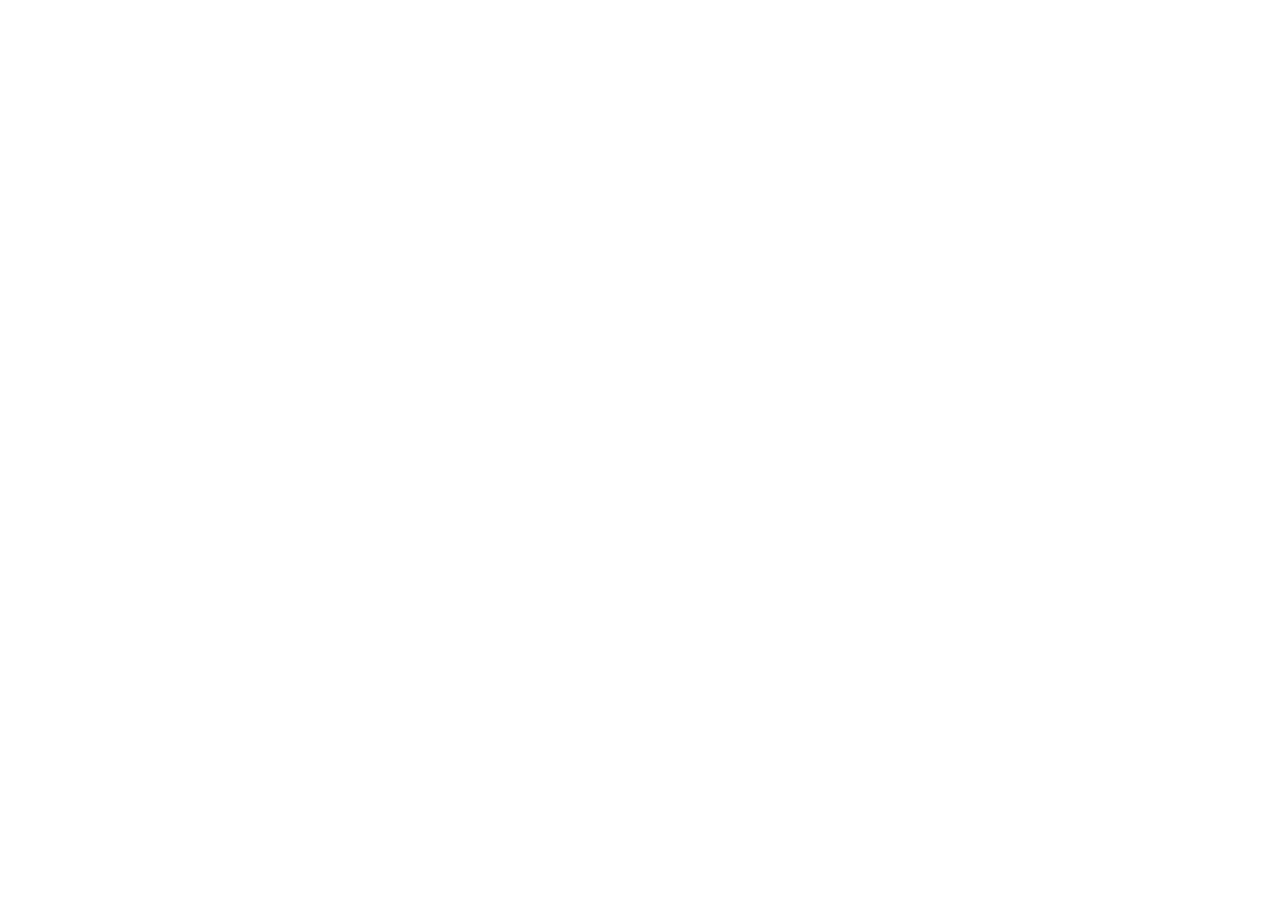
==== commit 4c9ba0b6: "Add files via upload" ====
--- a/index.html
+++ b/index.html
@@ -1,149 +1 @@
-<!doctype html>
-<html lang="ja">
-<head>
-<meta charset="utf-8"><meta name="viewport" content="width=device-width, initial-scale=1">
-<meta name="theme-color" content="#ffffff"><title>s-don | Official Website – </title>
-<style>
-:root{--blue:#1680f8;--blue-dark:#0066da;--pink:#e6a6c7;--ink:#252a39;--muted:#777f90;--hair:#e8eaf0;--pale:#f6f9ff;--page:#fff;--radius:12px}
-*{box-sizing:border-box}html{scroll-behavior:smooth}body{margin:0;color:var(--ink);background:var(--page);font-family:Inter,-apple-system,BlinkMacSystemFont,"Hiragino Kaku Gothic ProN","Yu Gothic",sans-serif;-webkit-font-smoothing:antialiased}
-a{color:inherit;text-decoration:none}a:hover{color:var(--blue)}button{font:inherit} .site-header{height:84px;border-bottom:1px solid var(--hair);background:#fff}.header-inner{max-width:1100px;height:100%;margin:auto;padding:0 36px;display:flex;align-items:center;justify-content:space-between}.brand{display:inline-flex;align-items:center;font-size:32px;color:var(--blue);font-weight:900;letter-spacing:-2.5px}.brand img{display:block;width:118px;height:auto}.brand-identity{display:flex;align-items:center;gap:14px}.brand-caption{font-size:10px;font-weight:800;letter-spacing:1.2px;color:#8e97aa;white-space:nowrap}.brand-social{display:flex;align-items:center;gap:22px}.social-top{display:flex;gap:9px;align-items:center}.social-icon{height:32px;width:32px;display:inline-flex;align-items:center;justify-content:center;border:1px solid #e2eaf5;border-radius:9px;background:#fff;color:#38445f}.social-icon svg{width:17px;height:17px}.social-icon:hover{border-color:var(--blue);color:var(--blue);background:#f5f9ff}.social-icon.notlinked{opacity:.9}.nav{display:flex;align-items:center;gap:36px;font-size:12px;font-weight:800;letter-spacing:1.5px}.nav a:first-child{color:var(--blue)}.nav a:hover{color:var(--blue)}.nav .contact{border:1px solid #cddff8;border-radius:9px;padding:12px 17px}.pink-stripe{height:3px;background:linear-gradient(90deg,#8cc8ef 0%,#8cc8ef 36%,#e2b2d9 56%,#f2bfd1 68%,transparent 100%)}
-.main{max-width:1100px;margin:auto;padding:51px 36px 50px}.intro{display:flex;justify-content:space-between;align-items:flex-end;gap:25px;margin-bottom:44px}.hello{margin:0 0 7px;color:var(--blue);font-size:12px;font-weight:800;letter-spacing:2.3px}.intro h1{font-size:50px;line-height:1.1;letter-spacing:-2px;margin:0 0 7px;font-weight:900}.intro p{margin:0;color:var(--muted);font-size:14px}.intro-right{font-size:12px;color:var(--muted);text-align:right;line-height:1.8}.intro-right span{display:inline-block;width:9px;height:9px;border-radius:50%;background:#eab4d5;margin-left:7px}
-.feature{background:var(--pale);border:1px solid #e9f0fa;border-radius:var(--radius);padding:26px;display:grid;grid-template-columns:1.05fr 1fr;gap:38px;align-items:center}.feature-img{display:block;cursor:pointer;width:100%;aspect-ratio:16/10;object-fit:cover;border-radius:9px;box-shadow:0 11px 24px #384b631a}.section-kicker{font-size:11px;color:var(--blue);font-weight:900;letter-spacing:2px;margin:0 0 17px}.feature h2{font-size:33px;letter-spacing:-1px;line-height:1.2;margin:0 0 11px}.feature-sub{font-size:13px;font-weight:700;color:#858c9c;margin:0 0 21px}.feature-description{font-size:13px;color:#5f697a;margin:0 0 26px;line-height:1.8}.btn{display:inline-flex;align-items:center;justify-content:center;gap:12px;background:var(--blue);border:1px solid var(--blue);color:white;border-radius:9px;padding:15px 24px;font-size:12px;font-weight:800;letter-spacing:.3px;min-height:48px}.btn:hover{background:var(--blue-dark);color:#fff}.watch-link{display:inline-flex;align-items:center;gap:7px;padding:8px 11px;border:1px solid #cbdcf6;border-radius:8px;color:var(--blue-dark);font-weight:800;font-size:12px;line-height:1.2;background:#fff}.watch-link:hover{background:#e9f3ff}.watch-link.notlinked{color:#8d95a4}.arrow{font-size:16px;line-height:1}.hint{font-size:10px;color:var(--muted);margin:9px 0 0}
-.lower{display:grid;grid-template-columns:1fr 1fr;gap:76px;padding-top:70px}.section-head{display:flex;align-items:end;justify-content:space-between;border-bottom:1px solid var(--hair);padding-bottom:15px;margin-bottom:20px}.section-head h2{font-size:20px;letter-spacing:-.4px;margin:0}.section-head small{color:#a9adba;font-size:10px;letter-spacing:1px}.news-list{display:grid;gap:0}.news-item{display:grid;grid-template-columns:98px 1fr;gap:15px;padding:12px 0;border-bottom:1px solid #f0f1f5;align-items:center}.news-thumb{width:98px;height:74px;object-fit:cover;border-radius:9px;background:#eef3f9}.news-body{min-width:0}.news-date{font-size:11px;color:#969bab}.news-title{font-size:13px;line-height:1.65;font-weight:650}.news-title:hover{color:var(--blue)}.links-category{margin-bottom:24px}.links-label{color:var(--muted);font-weight:800;letter-spacing:1.5px;font-size:10px;margin:0 0 11px}.links-grid{display:grid;grid-template-columns:repeat(2,minmax(0,1fr));gap:10px}.link-item{min-height:47px;display:flex;align-items:center;justify-content:space-between;gap:6px;padding:13px 16px;border:1px solid #dfe7f3;border-radius:9px;font-size:12px;font-weight:730;background:#fff}.link-item:hover{border-color:var(--blue);background:#f6faff}.link-item .arrow{font-size:14px;color:var(--blue)}.link-left{display:flex;align-items:center;gap:10px;min-width:0}.service-icon{width:22px;height:22px;display:inline-flex;align-items:center;justify-content:center;flex-shrink:0;color:#1680f8}.service-icon svg{width:21px;height:21px}.service-icon.youtube{color:#f03d39}.service-icon.spotify{color:#1db954}.service-icon.bandcamp{color:#2597ad}.service-icon.booth{color:#ee547d}.service-icon.apple{color:#ec568c}.service-icon.amazon{color:#3e7dd6}
-.works-entry{display:flex;align-items:center;justify-content:space-between;gap:18px;margin-top:60px;padding:25px 28px;background:linear-gradient(110deg,#eff6ff,#fbf5fb);border-radius:var(--radius);border:1px solid #eaf0f9}.works-entry strong{font-size:19px}.works-entry p{font-size:12px;color:#858c9b;margin:7px 0 0}.works-pill{border:1px solid #c7daf4;background:#fff;padding:12px 19px;border-radius:9px;font-size:11px;font-weight:800;white-space:nowrap}.footer{border-top:1px solid var(--hair);margin-top:76px;padding:25px 0;display:flex;justify-content:space-between;align-items:center}.footer small{color:#9da3ad;font-size:11px}.social{display:flex;gap:23px;color:#68768a;font-size:12px;font-weight:800}.notlinked{cursor:default}
-@media(max-width:700px){.site-header{height:auto}.header-inner{padding:13px 20px 12px;display:flex;flex-direction:column;align-items:stretch;gap:11px}.brand-social{justify-content:space-between;gap:10px}.brand{font-size:27px}.brand img{width:105px}.brand-identity{gap:7px}.brand-caption{font-size:8px;max-width:57px;white-space:normal;line-height:1.3;letter-spacing:.5px}.social-top{gap:5px}.social-icon{width:30px;height:30px;border-radius:8px}.social-icon svg{width:15px;height:15px}.nav{justify-content:flex-start;gap:22px;font-size:10px;letter-spacing:.5px}.nav .contact{display:none}.main{padding:36px 20px 22px}.intro{display:none}.intro h1{font-size:40px}.intro p{font-size:12px}.intro-right{display:none}.feature{display:flex;flex-direction:column;align-items:stretch;gap:23px;padding:15px}.feature-img{aspect-ratio:16/10}.feature-body{padding:0 5px 5px}.section-kicker{margin-bottom:10px}.feature h2{font-size:26px}.feature-sub{margin-bottom:13px}.feature-description{margin-bottom:10px}.feature .feature-body{display:grid;grid-template-columns:minmax(0,1fr) auto;column-gap:8px;align-items:center}.feature .section-kicker,.feature .feature-description,.feature .hint{grid-column:1/-1}.feature h2,.feature-sub{grid-column:1}.watch-link{grid-column:2;grid-row:2/4;align-self:center;white-space:nowrap;font-size:11px;padding:8px 9px}.feature h2{font-size:24px;margin-bottom:4px}.feature-sub{margin-bottom:0}.feature .hint{margin-top:10px}.btn{width:100%;padding:14px}.lower{display:block;padding-top:45px}.lower section+section{margin-top:45px}.section-head h2{font-size:19px}.news-list{display:flex;gap:12px;overflow-x:auto;scroll-snap-type:x mandatory;padding:2px 2px 15px;scrollbar-width:thin}.news-item{display:block;min-width:196px;width:196px;flex:0 0 196px;scroll-snap-align:start;padding:0;border:1px solid #e7ebf1;border-radius:10px;overflow:hidden;background:#fff}.news-thumb{width:100%;height:114px;border-radius:0;display:block;object-fit:cover}.news-body{padding:11px 12px 13px}.news-date{font-size:10px;margin-bottom:5px}.news-title{font-size:12px;line-height:1.45;display:-webkit-box;-webkit-box-orient:vertical;-webkit-line-clamp:2;overflow:hidden;min-height:35px}.links-grid{gap:9px}.link-item{padding:12px 13px;font-size:11px}.works-entry{margin-top:43px;padding:22px 18px}.works-entry strong{font-size:16px}.works-entry p{font-size:11px}.works-pill{padding:12px;font-size:10px}.footer{margin-top:48px}.social{gap:14px}}
-@media (prefers-reduced-motion:no-preference){a,.btn{transition:color .15s,background .15s,border-color .15s}}
-
-/* v4: コンテンツは同じ、端末サイズのみで配置を調整 */
-.nav{gap:9px}.nav a{width:38px;height:38px;display:inline-flex;align-items:center;justify-content:center;border:1px solid #e2eaf5;border-radius:9px;color:#526078}.nav a:first-child{color:var(--blue);background:#f2f7ff}.nav svg{width:19px;height:19px;fill:none;stroke:currentColor;stroke-width:1.7;stroke-linecap:round;stroke-linejoin:round}.nav a:hover{border-color:var(--blue);background:#f5faff}.brand-social{gap:28px}.header-inner{gap:20px}
-.more-link{font-size:11px;letter-spacing:1px;font-weight:800;color:var(--blue)}.more-link:hover{text-decoration:underline}
-/* アイコンリンクを主体にしたナビ。ヘッダーSNSアイコンはデータから共通生成 */
-@media(max-width:700px){
-.site-header .header-inner{flex-direction:row;align-items:center;gap:10px;padding:13px 16px}
-.brand-social{flex:1;min-width:0;gap:5px;flex-direction:column;align-items:flex-start}
-.brand-identity{width:100%;gap:10px}.brand img{width:105px}.brand-caption{font-size:8px;max-width:none;white-space:nowrap}
-.social-top{gap:5px}.social-icon{height:28px;width:28px;border-radius:7px}.social-icon svg{width:15px;height:15px}
-.nav{gap:5px;align-self:flex-end;padding-bottom:0}.nav a{width:29px;height:29px;border-radius:7px}.nav svg{width:15px;height:15px}
-.main{padding:21px 16px 20px}
-.feature{padding:11px;gap:0;display:block}
-.feature-img{aspect-ratio:16/8.8;width:100%;object-fit:cover;border-radius:8px;box-shadow:none}
-.feature-body{padding:9px 3px 2px!important;display:grid!important;grid-template-columns:minmax(0,1fr) auto;gap:2px 9px;align-items:center}
-.feature .section-kicker{font-size:9px;margin:0 0 2px;grid-column:1/-1;letter-spacing:1.4px}
-.feature h2{font-size:20px;line-height:1.18;margin:0;grid-column:1;grid-row:2}
-.feature-sub{font-size:11px;grid-column:1;grid-row:3;margin:0}
-.watch-link{grid-column:2;grid-row:2/4;font-size:10px;padding:7px 9px;align-self:center}
-.lower{padding-top:28px}.lower section+section{margin-top:26px}
-.section-head{padding-bottom:10px;margin-bottom:12px}.section-head h2{font-size:18px}
-.news-list{display:flex;flex-wrap:nowrap;overflow-x:auto;overscroll-behavior-x:contain;scroll-snap-type:x mandatory;gap:10px;scrollbar-width:thin;padding:2px 0 9px;max-width:100%}
-.news-item{min-width:248px;width:248px;flex:0 0 248px;display:flex;align-items:center;gap:9px;height:89px;padding:6px;border:1px solid #e7ebf1;border-radius:10px;scroll-snap-align:start;overflow:hidden}
-.news-thumb{width:84px;height:75px;object-fit:cover;border-radius:7px;flex:0 0 84px}
-.news-body{padding:0;flex:1}.news-date{font-size:10px;margin:0 0 4px}.news-title{font-size:11px;line-height:1.4;min-height:0;-webkit-line-clamp:3}
-.works-entry{margin-top:25px;padding:16px}.footer{margin-top:32px}
-}
-@media(max-width:375px){.brand-caption{font-size:7px}.social-icon{width:25px;height:25px}.nav a{width:27px;height:27px}.feature h2{font-size:19px}}
-
-/* v5 navigation text restored and mobile-first density fix */
-.nav{display:flex;gap:28px;align-items:center;font-size:12px;letter-spacing:1.15px}
-.nav a{width:auto;height:auto;padding:8px 1px;border:0;border-radius:0;background:transparent;color:#455166}
-.nav a:first-child{background:transparent;color:var(--blue)}
-.nav a:hover{background:transparent;border:0;color:var(--blue)}
-.brand-icon-image,.service-icon .brand-icon-image{width:21px;height:21px;object-fit:contain;display:block}
-.social-icon .brand-icon-image{width:18px;height:18px}
-@media(max-width:700px){
- .site-header .header-inner{display:flex;flex-direction:column;align-items:stretch;gap:10px;padding:12px 16px 10px}
- .brand-social{width:100%;display:flex;flex-direction:row;align-items:center;justify-content:space-between;gap:10px}
- .brand-identity{width:auto;gap:8px;flex-shrink:0}
- .brand img{width:100px}
- .brand-caption{font-size:8px;line-height:1.25;max-width:68px;white-space:normal}
- .social-top{gap:4px;justify-content:flex-end;flex-wrap:nowrap}
- .social-icon{width:29px;height:29px;min-width:29px}
- .social-icon .brand-icon-image{width:17px;height:17px}
- .nav{display:flex;width:100%;justify-content:space-around;align-items:center;gap:6px;border-top:1px solid #edf0f5;padding-top:9px;font-size:11px;letter-spacing:1.0px;align-self:stretch}
- .nav a{height:auto;width:auto;padding:4px 9px;border:0;background:none;white-space:nowrap}
- .main{width:100%;min-width:0;max-width:100%;padding:18px 15px 20px}
- .feature{width:100%;min-width:0;display:block;padding:10px}
- .feature-img{width:100%;height:auto;aspect-ratio:16/9;object-fit:cover}
- .feature-body{min-width:0;grid-template-columns:minmax(0,1fr) auto !important}
- .feature h2{min-width:0;font-size:20px;overflow-wrap:anywhere}
- .lower{width:100%;min-width:0;display:flex;flex-direction:column;gap:24px;padding-top:26px}
- .lower section{min-width:0;width:100%}
- .lower section+section{margin-top:0}
- .news-list{width:100%;max-width:100%;min-width:0;overflow-x:auto;overflow-y:hidden;display:flex;flex-wrap:nowrap;gap:10px;scroll-snap-type:x mandatory;-webkit-overflow-scrolling:touch}
- .news-item{flex:0 0 248px;max-width:248px;width:248px}
- .links-grid{grid-template-columns:repeat(2,minmax(0,1fr));gap:8px}
- .link-item{min-width:0;padding:11px 9px;font-size:11px;gap:3px}
- .link-left{gap:6px;min-width:0}
- .link-left>span:last-child{min-width:0;overflow-wrap:anywhere}
- .service-icon,.service-icon .brand-icon-image{height:20px;width:20px}
- .works-entry{width:100%;min-width:0;gap:10px}
- .works-entry div{min-width:0}
- .works-pill{flex:0 0 auto;white-space:nowrap}
-}
-@media(max-width:365px){.social-icon{width:25px;height:25px;min-width:25px}.social-icon .brand-icon-image{width:15px;height:15px}.brand img{width:88px}.brand-caption{font-size:7px}.feature h2{font-size:18px}}
-
-/* v6 — Mobile intentionally composed as a mobile layout, never scaled desktop */
-@media (max-width:700px){
- .site-header .header-inner{padding:12px 16px 11px;gap:5px}
- .brand-social{gap:5px;align-items:center}
- .brand img{width:100px}
- .brand-caption{font-size:8px;max-width:55px}
- .social-top{gap:3px}
- .social-icon{border:none;background:transparent;width:29px;height:32px;min-width:29px;padding:4px}
- .social-icon .brand-icon-image{width:21px;height:21px}
- .nav{justify-content:flex-end;gap:15px;padding-top:5px;border-top:0;font-size:11px;letter-spacing:.7px}
- .nav a{padding:3px 0}
- .main{padding:15px 15px 20px}
- .feature{padding:10px}
- .feature-img{aspect-ratio:16/9;object-fit:cover}
- .feature-body{padding:10px 3px 4px!important}
- .feature h2{font-size:21px}
- .lower{padding-top:24px;gap:24px}
- .news-list{display:flex!important;flex-direction:row!important;flex-wrap:nowrap!important;overflow-x:auto!important;overflow-y:hidden!important;gap:10px;scroll-snap-type:x mandatory;scroll-padding-inline:1px;scrollbar-width:none;-webkit-overflow-scrolling:touch;padding:2px 0 8px;touch-action:pan-x pan-y}
- .news-list::-webkit-scrollbar{display:none}
- .news-item{display:flex!important;flex:0 0 273px!important;width:273px!important;min-width:273px!important;max-width:273px!important;height:96px!important;padding:6px!important;gap:10px!important;border:1px solid #e7ebf1;border-radius:10px;overflow:hidden;scroll-snap-align:start}
- .news-thumb{display:block!important;width:82px!important;height:82px!important;flex:0 0 82px!important;aspect-ratio:1/1!important;object-fit:cover!important;border-radius:7px!important}
- .news-body{padding:0!important;min-width:0;flex:1}
- .news-title{font-size:11px;line-height:1.35;-webkit-line-clamp:3}
- .section-head{margin-bottom:11px}
-}
-@media(max-width:360px){.brand img{width:85px}.brand-caption{font-size:7px;max-width:47px}.social-icon{width:25px;min-width:25px}.social-icon .brand-icon-image{width:18px;height:18px}.nav{gap:12px}}
-</style>
-<script src="content.js" defer></script>
-<script defer>
-window.addEventListener('sdon:content-ready',()=>{
- const c=window.SDON_CONTENT;
- const id=s=>document.getElementById(s);
- const esc=s=>String(s??'').replace(/[&<>"']/g,ch=>({'&':'&amp;','<':'&lt;','>':'&gt;','"':'&quot;',"'":'&#39;'}[ch]));
- id('featuredTitle').textContent=c.featured.title;id('featuredSub').textContent=c.featured.subtitle;id('featuredImage').src=c.featured.image;
- const action=id('featuredAction'), art=id('featuredArtwork');if(c.featured.youtube){for(const a of [action,art]){a.href=c.featured.youtube;a.target='_blank';a.rel='noopener noreferrer';}}else{for(const a of [action,art]){a.removeAttribute('href');a.classList.add('notlinked');}}
- id('news').innerHTML=c.news.slice().sort((a,b)=>String(b.date).localeCompare(String(a.date))).slice(0,6).map(n=>`<div class="news-item"><img class="news-thumb" src="${esc(n.image||'assets/release.jpg')}" alt=""><div class="news-body"><div class="news-date">${esc(n.date)}</div><div class="news-title">${n.url?`<a href="${esc(n.url)}" target="_blank" rel="noopener noreferrer">${esc(n.title)}</a>`:esc(n.title)}</div></div></div>`).join('');
- // 既存の自作SVGは廃止し、Web配布のブランド素材を参照する。
- // Simple Icons (community SVG references); BOOTHは公式サイトのfaviconを参照。
- const brandAssets={
-  spotify:'https://cdn.simpleicons.org/spotify/1DB954',
-  youtube:'https://cdn.simpleicons.org/youtube/FF0033',
-  x:'https://cdn.simpleicons.org/x/111111',
-  bandcamp:'https://cdn.simpleicons.org/bandcamp/1DA0C3',
-  booth:'https://booth.pm/favicon.ico',
-  apple:'https://cdn.simpleicons.org/applemusic/FA243C',
-  amazon:'https://d5fx445wy2wpk.cloudfront.net/static/logo.svg'
- };
- const icon=(n)=>`<img class="brand-icon-image" src="${brandAssets[n.icon]||''}" alt="" loading="lazy" decoding="async">`;
- const headerIcons=['x','spotify','youtube','bandcamp','booth'];
- 
- const links=(items)=>items.map(n=>`<a class="link-item ${n.url?'':'notlinked'}" ${n.url?`href="${esc(n.url)}" target="_blank" rel="noopener noreferrer"`:''}><span class="link-left"><span class="service-icon ${esc(n.icon)}">${icon(n)}</span><span>${esc(n.label)}</span></span></a>`).join('');
- id('listenLinks').innerHTML=links(c.listening);id('buyLinks').innerHTML=links(c.shopping);
- id('social').innerHTML=c.social.map(n=>n.url?`<a href="${esc(n.url)}" target="_blank" rel="noopener noreferrer">${esc(n.label)}</a>`:`<span>${esc(n.label)}</span>`).join('');
-});
-</script>
-<link rel="preconnect" href="https://fonts.googleapis.com"><link rel="preconnect" href="https://fonts.gstatic.com" crossorigin><link href="https://fonts.googleapis.com/css2?family=Manrope:wght@400;500;600;700;800&family=Noto+Sans+JP:wght@400;500;600;700&display=swap" rel="stylesheet">
-<link rel="stylesheet" href="shared-design.css">
-</head>
-<body>
-<div id="shared-header"></div>
-<main class="main">
-<section class="feature" aria-labelledby="featuredTitle"><a id="featuredArtwork" aria-label="YouTubeで最新リリースを見る"><img id="featuredImage" class="feature-img" src="assets/release.jpg" alt="最新アルバムのアートワーク（現サイトのスクリーンショットを一時的に使用）"></a><div class="feature-body"><p class="section-kicker">LATEST RELEASE</p><h2 id="featuredTitle">Life is Aventura</h2><p id="featuredSub" class="feature-sub">3rd Solo Album · 2026</p><a class="watch-link" id="featuredAction">▶ Watch</a></div></section>
-<div class="lower"><section aria-labelledby="newsTitle"><div class="section-head"><h2 id="newsTitle">Latest News</h2><button type="button" class="more-link" id="newsMore" aria-haspopup="dialog">MORE</button></div><div id="news" class="news-list"></div></section><section aria-labelledby="linksTitle"><div class="section-head"><h2 id="linksTitle">Listen & Buy</h2><small>LINKS</small></div><div class="links-category"><p class="links-label">STREAMING</p><div id="listenLinks" class="links-grid"></div></div><div class="links-category"><p class="links-label">STORE</p><div id="buyLinks" class="links-grid"></div></div></section></div>
-<section class="works-entry" id="works"><div><strong>Selected Works</strong><p>Rhythm Games · Video Games · Other Projects</p></div><a class="works-pill" href="works.html">Explore Works</a></section>
-<footer class="footer"><small>© 2026 s-don</small><div class="social" id="social"></div></footer>
-</main><dialog class="news-dialog" id="newsDialog" aria-labelledby="newsDialogTitle"><div class="news-dialog-head"><h2 id="newsDialogTitle">Latest News</h2><button class="news-close" id="newsClose" type="button" aria-label="閉じる">×</button></div><div id="newsDialogList" class="news-dialog-list"></div></dialog><script src="news-overlay.js"></script><script src="site-header.js"></script></body></html>
+<!doctype html><html lang="ja"><head><meta charset="utf-8"><meta name="viewport" content="width=device-width, initial-scale=1"><title>s-don コンテンツ管理</title></head><body><script src="https://unpkg.com/decap-cms@3/dist/decap-cms.js"></script></body></html>
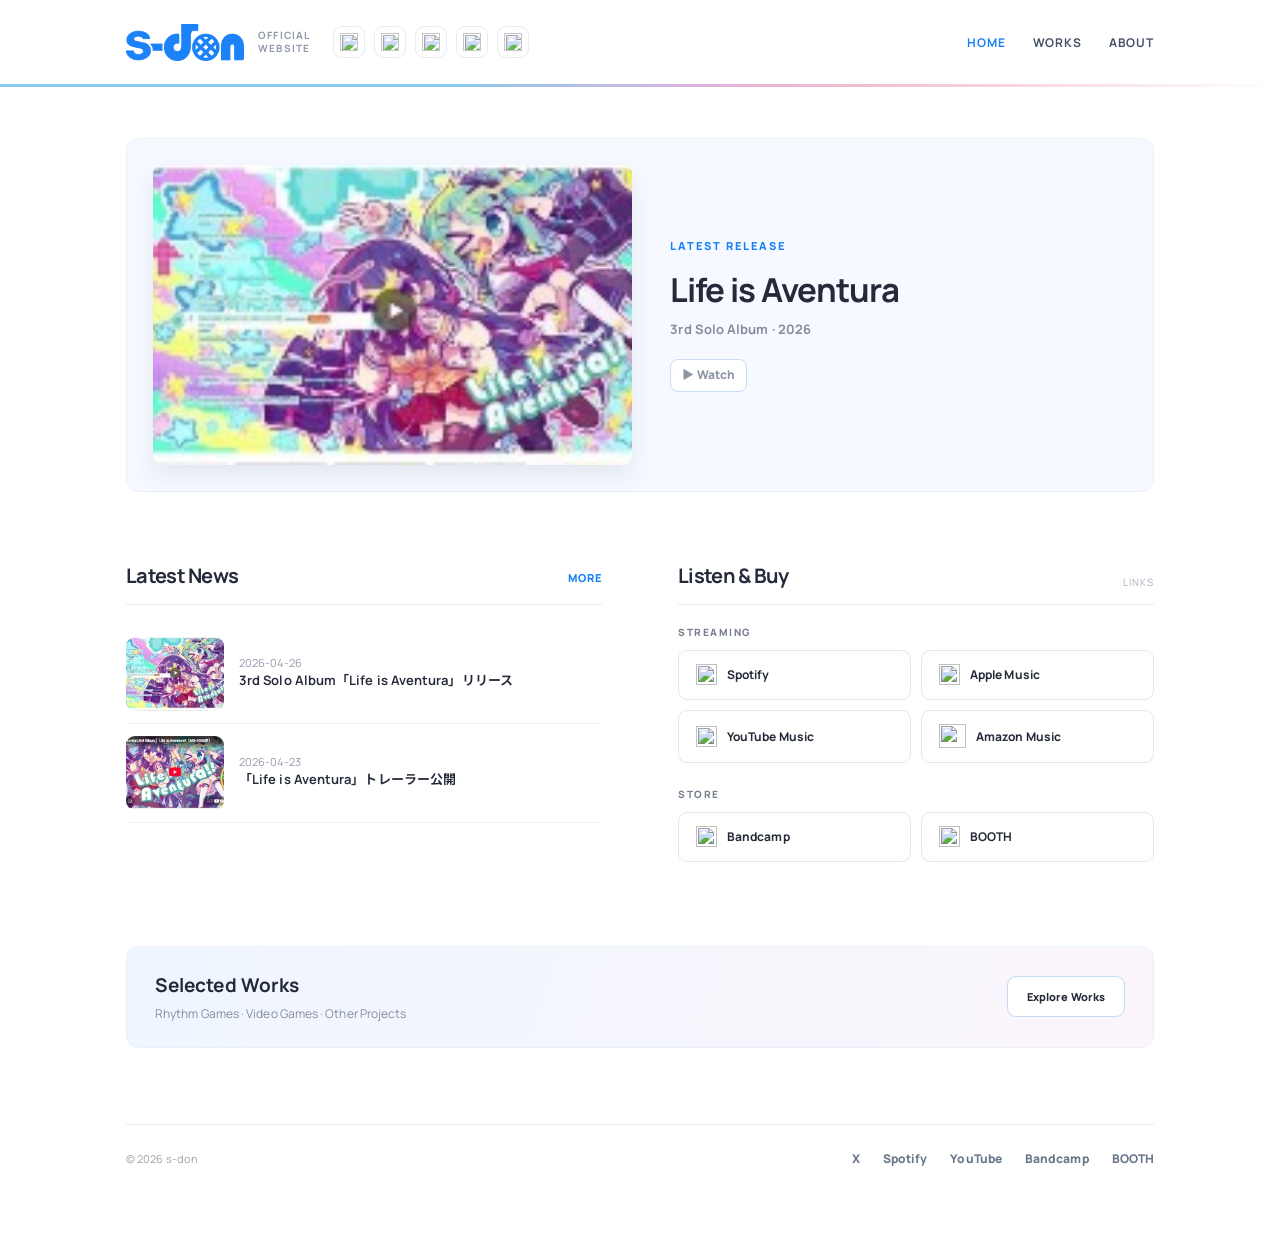
==== commit 5117752b: "Add files via upload" ====
--- a/index.html
+++ b/index.html
@@ -1 +1,150 @@
-<!doctype html><html lang="ja"><head><meta charset="utf-8"><meta name="viewport" content="width=device-width, initial-scale=1"><title>s-don コンテンツ管理</title></head><body><script src="https://unpkg.com/decap-cms@3/dist/decap-cms.js"></script></body></html>+<!doctype html>
+<html lang="ja">
+<head>
+<meta charset="utf-8"><meta name="viewport" content="width=device-width, initial-scale=1">
+<meta name="theme-color" content="#ffffff"><title>s-don | Official Website – </title>
+<style>
+:root{--blue:#1680f8;--blue-dark:#0066da;--pink:#e6a6c7;--ink:#252a39;--muted:#777f90;--hair:#e8eaf0;--pale:#f6f9ff;--page:#fff;--radius:12px}
+*{box-sizing:border-box}html{scroll-behavior:smooth}body{margin:0;color:var(--ink);background:var(--page);font-family:Inter,-apple-system,BlinkMacSystemFont,"Hiragino Kaku Gothic ProN","Yu Gothic",sans-serif;-webkit-font-smoothing:antialiased}
+a{color:inherit;text-decoration:none}a:hover{color:var(--blue)}button{font:inherit} .site-header{height:84px;border-bottom:1px solid var(--hair);background:#fff}.header-inner{max-width:1100px;height:100%;margin:auto;padding:0 36px;display:flex;align-items:center;justify-content:space-between}.brand{display:inline-flex;align-items:center;font-size:32px;color:var(--blue);font-weight:900;letter-spacing:-2.5px}.brand img{display:block;width:118px;height:auto}.brand-identity{display:flex;align-items:center;gap:14px}.brand-caption{font-size:10px;font-weight:800;letter-spacing:1.2px;color:#8e97aa;white-space:nowrap}.brand-social{display:flex;align-items:center;gap:22px}.social-top{display:flex;gap:9px;align-items:center}.social-icon{height:32px;width:32px;display:inline-flex;align-items:center;justify-content:center;border:1px solid #e2eaf5;border-radius:9px;background:#fff;color:#38445f}.social-icon svg{width:17px;height:17px}.social-icon:hover{border-color:var(--blue);color:var(--blue);background:#f5f9ff}.social-icon.notlinked{opacity:.9}.nav{display:flex;align-items:center;gap:36px;font-size:12px;font-weight:800;letter-spacing:1.5px}.nav a:first-child{color:var(--blue)}.nav a:hover{color:var(--blue)}.nav .contact{border:1px solid #cddff8;border-radius:9px;padding:12px 17px}.pink-stripe{height:3px;background:linear-gradient(90deg,#8cc8ef 0%,#8cc8ef 36%,#e2b2d9 56%,#f2bfd1 68%,transparent 100%)}
+.main{max-width:1100px;margin:auto;padding:51px 36px 50px}.intro{display:flex;justify-content:space-between;align-items:flex-end;gap:25px;margin-bottom:44px}.hello{margin:0 0 7px;color:var(--blue);font-size:12px;font-weight:800;letter-spacing:2.3px}.intro h1{font-size:50px;line-height:1.1;letter-spacing:-2px;margin:0 0 7px;font-weight:900}.intro p{margin:0;color:var(--muted);font-size:14px}.intro-right{font-size:12px;color:var(--muted);text-align:right;line-height:1.8}.intro-right span{display:inline-block;width:9px;height:9px;border-radius:50%;background:#eab4d5;margin-left:7px}
+.feature{background:var(--pale);border:1px solid #e9f0fa;border-radius:var(--radius);padding:26px;display:grid;grid-template-columns:1.05fr 1fr;gap:38px;align-items:center}.feature-img{display:block;cursor:pointer;width:100%;aspect-ratio:16/10;object-fit:cover;border-radius:9px;box-shadow:0 11px 24px #384b631a}.section-kicker{font-size:11px;color:var(--blue);font-weight:900;letter-spacing:2px;margin:0 0 17px}.feature h2{font-size:33px;letter-spacing:-1px;line-height:1.2;margin:0 0 11px}.feature-sub{font-size:13px;font-weight:700;color:#858c9c;margin:0 0 21px}.feature-description{font-size:13px;color:#5f697a;margin:0 0 26px;line-height:1.8}.btn{display:inline-flex;align-items:center;justify-content:center;gap:12px;background:var(--blue);border:1px solid var(--blue);color:white;border-radius:9px;padding:15px 24px;font-size:12px;font-weight:800;letter-spacing:.3px;min-height:48px}.btn:hover{background:var(--blue-dark);color:#fff}.watch-link{display:inline-flex;align-items:center;gap:7px;padding:8px 11px;border:1px solid #cbdcf6;border-radius:8px;color:var(--blue-dark);font-weight:800;font-size:12px;line-height:1.2;background:#fff}.watch-link:hover{background:#e9f3ff}.watch-link.notlinked{color:#8d95a4}.arrow{font-size:16px;line-height:1}.hint{font-size:10px;color:var(--muted);margin:9px 0 0}
+.lower{display:grid;grid-template-columns:1fr 1fr;gap:76px;padding-top:70px}.section-head{display:flex;align-items:end;justify-content:space-between;border-bottom:1px solid var(--hair);padding-bottom:15px;margin-bottom:20px}.section-head h2{font-size:20px;letter-spacing:-.4px;margin:0}.section-head small{color:#a9adba;font-size:10px;letter-spacing:1px}.news-list{display:grid;gap:0}.news-item{display:grid;grid-template-columns:98px 1fr;gap:15px;padding:12px 0;border-bottom:1px solid #f0f1f5;align-items:center}.news-thumb{width:98px;height:74px;object-fit:cover;border-radius:9px;background:#eef3f9}.news-body{min-width:0}.news-date{font-size:11px;color:#969bab}.news-title{font-size:13px;line-height:1.65;font-weight:650}.news-title:hover{color:var(--blue)}.links-category{margin-bottom:24px}.links-label{color:var(--muted);font-weight:800;letter-spacing:1.5px;font-size:10px;margin:0 0 11px}.links-grid{display:grid;grid-template-columns:repeat(2,minmax(0,1fr));gap:10px}.link-item{min-height:47px;display:flex;align-items:center;justify-content:space-between;gap:6px;padding:13px 16px;border:1px solid #dfe7f3;border-radius:9px;font-size:12px;font-weight:730;background:#fff}.link-item:hover{border-color:var(--blue);background:#f6faff}.link-item .arrow{font-size:14px;color:var(--blue)}.link-left{display:flex;align-items:center;gap:10px;min-width:0}.service-icon{width:22px;height:22px;display:inline-flex;align-items:center;justify-content:center;flex-shrink:0;color:#1680f8}.service-icon svg{width:21px;height:21px}.service-icon.youtube{color:#f03d39}.service-icon.spotify{color:#1db954}.service-icon.bandcamp{color:#2597ad}.service-icon.booth{color:#ee547d}.service-icon.apple{color:#ec568c}.service-icon.amazon{color:#3e7dd6}
+.works-entry{display:flex;align-items:center;justify-content:space-between;gap:18px;margin-top:60px;padding:25px 28px;background:linear-gradient(110deg,#eff6ff,#fbf5fb);border-radius:var(--radius);border:1px solid #eaf0f9}.works-entry strong{font-size:19px}.works-entry p{font-size:12px;color:#858c9b;margin:7px 0 0}.works-pill{border:1px solid #c7daf4;background:#fff;padding:12px 19px;border-radius:9px;font-size:11px;font-weight:800;white-space:nowrap}.footer{border-top:1px solid var(--hair);margin-top:76px;padding:25px 0;display:flex;justify-content:space-between;align-items:center}.footer small{color:#9da3ad;font-size:11px}.social{display:flex;gap:23px;color:#68768a;font-size:12px;font-weight:800}.notlinked{cursor:default}
+@media(max-width:700px){.site-header{height:auto}.header-inner{padding:13px 20px 12px;display:flex;flex-direction:column;align-items:stretch;gap:11px}.brand-social{justify-content:space-between;gap:10px}.brand{font-size:27px}.brand img{width:105px}.brand-identity{gap:7px}.brand-caption{font-size:8px;max-width:57px;white-space:normal;line-height:1.3;letter-spacing:.5px}.social-top{gap:5px}.social-icon{width:30px;height:30px;border-radius:8px}.social-icon svg{width:15px;height:15px}.nav{justify-content:flex-start;gap:22px;font-size:10px;letter-spacing:.5px}.nav .contact{display:none}.main{padding:36px 20px 22px}.intro{display:none}.intro h1{font-size:40px}.intro p{font-size:12px}.intro-right{display:none}.feature{display:flex;flex-direction:column;align-items:stretch;gap:23px;padding:15px}.feature-img{aspect-ratio:16/10}.feature-body{padding:0 5px 5px}.section-kicker{margin-bottom:10px}.feature h2{font-size:26px}.feature-sub{margin-bottom:13px}.feature-description{margin-bottom:10px}.feature .feature-body{display:grid;grid-template-columns:minmax(0,1fr) auto;column-gap:8px;align-items:center}.feature .section-kicker,.feature .feature-description,.feature .hint{grid-column:1/-1}.feature h2,.feature-sub{grid-column:1}.watch-link{grid-column:2;grid-row:2/4;align-self:center;white-space:nowrap;font-size:11px;padding:8px 9px}.feature h2{font-size:24px;margin-bottom:4px}.feature-sub{margin-bottom:0}.feature .hint{margin-top:10px}.btn{width:100%;padding:14px}.lower{display:block;padding-top:45px}.lower section+section{margin-top:45px}.section-head h2{font-size:19px}.news-list{display:flex;gap:12px;overflow-x:auto;scroll-snap-type:x mandatory;padding:2px 2px 15px;scrollbar-width:thin}.news-item{display:block;min-width:196px;width:196px;flex:0 0 196px;scroll-snap-align:start;padding:0;border:1px solid #e7ebf1;border-radius:10px;overflow:hidden;background:#fff}.news-thumb{width:100%;height:114px;border-radius:0;display:block;object-fit:cover}.news-body{padding:11px 12px 13px}.news-date{font-size:10px;margin-bottom:5px}.news-title{font-size:12px;line-height:1.45;display:-webkit-box;-webkit-box-orient:vertical;-webkit-line-clamp:2;overflow:hidden;min-height:35px}.links-grid{gap:9px}.link-item{padding:12px 13px;font-size:11px}.works-entry{margin-top:43px;padding:22px 18px}.works-entry strong{font-size:16px}.works-entry p{font-size:11px}.works-pill{padding:12px;font-size:10px}.footer{margin-top:48px}.social{gap:14px}}
+@media (prefers-reduced-motion:no-preference){a,.btn{transition:color .15s,background .15s,border-color .15s}}
+
+/* v4: コンテンツは同じ、端末サイズのみで配置を調整 */
+.nav{gap:9px}.nav a{width:38px;height:38px;display:inline-flex;align-items:center;justify-content:center;border:1px solid #e2eaf5;border-radius:9px;color:#526078}.nav a:first-child{color:var(--blue);background:#f2f7ff}.nav svg{width:19px;height:19px;fill:none;stroke:currentColor;stroke-width:1.7;stroke-linecap:round;stroke-linejoin:round}.nav a:hover{border-color:var(--blue);background:#f5faff}.brand-social{gap:28px}.header-inner{gap:20px}
+.more-link{font-size:11px;letter-spacing:1px;font-weight:800;color:var(--blue)}.more-link:hover{text-decoration:underline}
+/* アイコンリンクを主体にしたナビ。ヘッダーSNSアイコンはデータから共通生成 */
+@media(max-width:700px){
+.site-header .header-inner{flex-direction:row;align-items:center;gap:10px;padding:13px 16px}
+.brand-social{flex:1;min-width:0;gap:5px;flex-direction:column;align-items:flex-start}
+.brand-identity{width:100%;gap:10px}.brand img{width:105px}.brand-caption{font-size:8px;max-width:none;white-space:nowrap}
+.social-top{gap:5px}.social-icon{height:28px;width:28px;border-radius:7px}.social-icon svg{width:15px;height:15px}
+.nav{gap:5px;align-self:flex-end;padding-bottom:0}.nav a{width:29px;height:29px;border-radius:7px}.nav svg{width:15px;height:15px}
+.main{padding:21px 16px 20px}
+.feature{padding:11px;gap:0;display:block}
+.feature-img{aspect-ratio:16/8.8;width:100%;object-fit:cover;border-radius:8px;box-shadow:none}
+.feature-body{padding:9px 3px 2px!important;display:grid!important;grid-template-columns:minmax(0,1fr) auto;gap:2px 9px;align-items:center}
+.feature .section-kicker{font-size:9px;margin:0 0 2px;grid-column:1/-1;letter-spacing:1.4px}
+.feature h2{font-size:20px;line-height:1.18;margin:0;grid-column:1;grid-row:2}
+.feature-sub{font-size:11px;grid-column:1;grid-row:3;margin:0}
+.watch-link{grid-column:2;grid-row:2/4;font-size:10px;padding:7px 9px;align-self:center}
+.lower{padding-top:28px}.lower section+section{margin-top:26px}
+.section-head{padding-bottom:10px;margin-bottom:12px}.section-head h2{font-size:18px}
+.news-list{display:flex;flex-wrap:nowrap;overflow-x:auto;overscroll-behavior-x:contain;scroll-snap-type:x mandatory;gap:10px;scrollbar-width:thin;padding:2px 0 9px;max-width:100%}
+.news-item{min-width:248px;width:248px;flex:0 0 248px;display:flex;align-items:center;gap:9px;height:89px;padding:6px;border:1px solid #e7ebf1;border-radius:10px;scroll-snap-align:start;overflow:hidden}
+.news-thumb{width:84px;height:75px;object-fit:cover;border-radius:7px;flex:0 0 84px}
+.news-body{padding:0;flex:1}.news-date{font-size:10px;margin:0 0 4px}.news-title{font-size:11px;line-height:1.4;min-height:0;-webkit-line-clamp:3}
+.works-entry{margin-top:25px;padding:16px}.footer{margin-top:32px}
+}
+@media(max-width:375px){.brand-caption{font-size:7px}.social-icon{width:25px;height:25px}.nav a{width:27px;height:27px}.feature h2{font-size:19px}}
+
+/* v5 navigation text restored and mobile-first density fix */
+.nav{display:flex;gap:28px;align-items:center;font-size:12px;letter-spacing:1.15px}
+.nav a{width:auto;height:auto;padding:8px 1px;border:0;border-radius:0;background:transparent;color:#455166}
+.nav a:first-child{background:transparent;color:var(--blue)}
+.nav a:hover{background:transparent;border:0;color:var(--blue)}
+.brand-icon-image,.service-icon .brand-icon-image{width:21px;height:21px;object-fit:contain;display:block}
+.social-icon .brand-icon-image{width:18px;height:18px}
+@media(max-width:700px){
+ .site-header .header-inner{display:flex;flex-direction:column;align-items:stretch;gap:10px;padding:12px 16px 10px}
+ .brand-social{width:100%;display:flex;flex-direction:row;align-items:center;justify-content:space-between;gap:10px}
+ .brand-identity{width:auto;gap:8px;flex-shrink:0}
+ .brand img{width:100px}
+ .brand-caption{font-size:8px;line-height:1.25;max-width:68px;white-space:normal}
+ .social-top{gap:4px;justify-content:flex-end;flex-wrap:nowrap}
+ .social-icon{width:29px;height:29px;min-width:29px}
+ .social-icon .brand-icon-image{width:17px;height:17px}
+ .nav{display:flex;width:100%;justify-content:space-around;align-items:center;gap:6px;border-top:1px solid #edf0f5;padding-top:9px;font-size:11px;letter-spacing:1.0px;align-self:stretch}
+ .nav a{height:auto;width:auto;padding:4px 9px;border:0;background:none;white-space:nowrap}
+ .main{width:100%;min-width:0;max-width:100%;padding:18px 15px 20px}
+ .feature{width:100%;min-width:0;display:block;padding:10px}
+ .feature-img{width:100%;height:auto;aspect-ratio:16/9;object-fit:cover}
+ .feature-body{min-width:0;grid-template-columns:minmax(0,1fr) auto !important}
+ .feature h2{min-width:0;font-size:20px;overflow-wrap:anywhere}
+ .lower{width:100%;min-width:0;display:flex;flex-direction:column;gap:24px;padding-top:26px}
+ .lower section{min-width:0;width:100%}
+ .lower section+section{margin-top:0}
+ .news-list{width:100%;max-width:100%;min-width:0;overflow-x:auto;overflow-y:hidden;display:flex;flex-wrap:nowrap;gap:10px;scroll-snap-type:x mandatory;-webkit-overflow-scrolling:touch}
+ .news-item{flex:0 0 248px;max-width:248px;width:248px}
+ .links-grid{grid-template-columns:repeat(2,minmax(0,1fr));gap:8px}
+ .link-item{min-width:0;padding:11px 9px;font-size:11px;gap:3px}
+ .link-left{gap:6px;min-width:0}
+ .link-left>span:last-child{min-width:0;overflow-wrap:anywhere}
+ .service-icon,.service-icon .brand-icon-image{height:20px;width:20px}
+ .works-entry{width:100%;min-width:0;gap:10px}
+ .works-entry div{min-width:0}
+ .works-pill{flex:0 0 auto;white-space:nowrap}
+}
+@media(max-width:365px){.social-icon{width:25px;height:25px;min-width:25px}.social-icon .brand-icon-image{width:15px;height:15px}.brand img{width:88px}.brand-caption{font-size:7px}.feature h2{font-size:18px}}
+
+/* v6 — Mobile intentionally composed as a mobile layout, never scaled desktop */
+@media (max-width:700px){
+ .site-header .header-inner{padding:12px 16px 11px;gap:5px}
+ .brand-social{gap:5px;align-items:center}
+ .brand img{width:100px}
+ .brand-caption{font-size:8px;max-width:55px}
+ .social-top{gap:3px}
+ .social-icon{border:none;background:transparent;width:29px;height:32px;min-width:29px;padding:4px}
+ .social-icon .brand-icon-image{width:21px;height:21px}
+ .nav{justify-content:flex-end;gap:15px;padding-top:5px;border-top:0;font-size:11px;letter-spacing:.7px}
+ .nav a{padding:3px 0}
+ .main{padding:15px 15px 20px}
+ .feature{padding:10px}
+ .feature-img{aspect-ratio:16/9;object-fit:cover}
+ .feature-body{padding:10px 3px 4px!important}
+ .feature h2{font-size:21px}
+ .lower{padding-top:24px;gap:24px}
+ .news-list{display:flex!important;flex-direction:row!important;flex-wrap:nowrap!important;overflow-x:auto!important;overflow-y:hidden!important;gap:10px;scroll-snap-type:x mandatory;scroll-padding-inline:1px;scrollbar-width:none;-webkit-overflow-scrolling:touch;padding:2px 0 8px;touch-action:pan-x pan-y}
+ .news-list::-webkit-scrollbar{display:none}
+ .news-item{display:flex!important;flex:0 0 273px!important;width:273px!important;min-width:273px!important;max-width:273px!important;height:96px!important;padding:6px!important;gap:10px!important;border:1px solid #e7ebf1;border-radius:10px;overflow:hidden;scroll-snap-align:start}
+ .news-thumb{display:block!important;width:82px!important;height:82px!important;flex:0 0 82px!important;aspect-ratio:1/1!important;object-fit:cover!important;border-radius:7px!important}
+ .news-body{padding:0!important;min-width:0;flex:1}
+ .news-title{font-size:11px;line-height:1.35;-webkit-line-clamp:3}
+ .section-head{margin-bottom:11px}
+}
+@media(max-width:360px){.brand img{width:85px}.brand-caption{font-size:7px;max-width:47px}.social-icon{width:25px;min-width:25px}.social-icon .brand-icon-image{width:18px;height:18px}.nav{gap:12px}}
+</style>
+<script src="content.js" defer></script>
+<script defer>
+window.addEventListener('sdon:content-ready',()=>{
+ const c=window.SDON_CONTENT;
+ const id=s=>document.getElementById(s);
+ const esc=s=>String(s??'').replace(/[&<>"']/g,ch=>({'&':'&amp;','<':'&lt;','>':'&gt;','"':'&quot;',"'":'&#39;'}[ch]));
+ id('featuredTitle').textContent=c.featured.title;id('featuredSub').textContent=c.featured.subtitle;id('featuredImage').src=c.featured.image;
+ const action=id('featuredAction'), art=id('featuredArtwork');if(c.featured.youtube){for(const a of [action,art]){a.href=c.featured.youtube;a.target='_blank';a.rel='noopener noreferrer';}}else{for(const a of [action,art]){a.removeAttribute('href');a.classList.add('notlinked');}}
+ id('news').innerHTML=c.news.slice().sort((a,b)=>String(b.date).localeCompare(String(a.date))).slice(0,6).map(n=>`<div class="news-item"><img class="news-thumb" src="${esc(n.image||'assets/release.jpg')}" alt=""><div class="news-body"><div class="news-date">${esc(n.date)}</div><div class="news-title">${n.url?`<a href="${esc(n.url)}" target="_blank" rel="noopener noreferrer">${esc(n.title)}</a>`:esc(n.title)}</div></div></div>`).join('');
+ // 既存の自作SVGは廃止し、Web配布のブランド素材を参照する。
+ // Simple Icons (community SVG references); BOOTHは公式サイトのfaviconを参照。
+ const brandAssets={
+  spotify:'https://cdn.simpleicons.org/spotify/1DB954',
+  youtube:'https://cdn.simpleicons.org/youtube/FF0033',
+  x:'https://cdn.simpleicons.org/x/111111',
+  bandcamp:'https://cdn.simpleicons.org/bandcamp/1DA0C3',
+  booth:'https://booth.pm/favicon.ico',
+  apple:'https://cdn.simpleicons.org/applemusic/FA243C',
+  amazon:'https://cdn.simpleicons.org/amazon/FF9900'
+ };
+ const icon=(n)=>`<img class="brand-icon-image" src="${brandAssets[n.icon]||''}" alt="" loading="lazy" decoding="async">`;
+ const headerIcons=['x','spotify','youtube','bandcamp','booth'];
+ 
+ const links=(items)=>items.map(n=>`<a class="link-item ${n.url?'':'notlinked'}" ${n.url?`href="${esc(n.url)}" target="_blank" rel="noopener noreferrer"`:''}><span class="link-left"><span class="service-icon ${esc(n.icon)}">${icon(n)}</span><span>${esc(n.label)}</span></span></a>`).join('');
+ id('listenLinks').innerHTML=links(c.listening);id('buyLinks').innerHTML=links(c.shopping);
+ id('social').innerHTML=c.social.map(n=>n.url?`<a href="${esc(n.url)}" target="_blank" rel="noopener noreferrer">${esc(n.label)}</a>`:`<span>${esc(n.label)}</span>`).join('');
+});
+</script>
+<link rel="preconnect" href="https://fonts.googleapis.com"><link rel="preconnect" href="https://fonts.gstatic.com" crossorigin><link href="https://fonts.googleapis.com/css2?family=Manrope:wght@400;500;600;700;800&family=Noto+Sans+JP:wght@400;500;600;700&display=swap" rel="stylesheet">
+<link rel="stylesheet" href="shared-design.css">
+</head>
+<body>
+<div id="shared-header"></div>
+<main class="main">
+<section class="feature" aria-labelledby="featuredTitle"><a id="featuredArtwork" aria-label="YouTubeで最新リリースを見る"><img id="featuredImage" class="feature-img" src="assets/release.jpg" alt="最新アルバムのアートワーク（現サイトのスクリーンショットを一時的に使用）"></a><div class="feature-body"><p class="section-kicker">LATEST RELEASE</p><h2 id="featuredTitle">Life is Aventura</h2><p id="featuredSub" class="feature-sub">3rd Solo Album · 2026</p><a class="watch-link" id="featuredAction">▶ Watch</a></div></section>
+<section id="featuredVideo" class="featured-video" aria-label="YouTube動画" hidden><div class="featured-video-inner" id="featuredVideoInner"></div></section>
+<div class="lower"><section aria-labelledby="newsTitle"><div class="section-head"><h2 id="newsTitle">Latest News</h2><button type="button" class="more-link" id="newsMore" aria-haspopup="dialog">MORE</button></div><div id="news" class="news-list"></div></section><section aria-labelledby="linksTitle"><div class="section-head"><h2 id="linksTitle">Listen & Buy</h2><small>LINKS</small></div><div class="links-category"><p class="links-label">STREAMING</p><div id="listenLinks" class="links-grid"></div></div><div class="links-category"><p class="links-label">STORE</p><div id="buyLinks" class="links-grid"></div></div></section></div>
+<section class="works-entry" id="works"><div><strong>Selected Works</strong><p>Rhythm Games · Video Games · Other Projects</p></div><a class="works-pill" href="works.html">Explore Works</a></section>
+<footer class="footer"><small>© 2026 s-don</small><div class="social" id="social"></div></footer>
+</main><dialog class="news-dialog" id="newsDialog" aria-labelledby="newsDialogTitle"><div class="news-dialog-head"><h2 id="newsDialogTitle">Latest News</h2><button class="news-close" id="newsClose" type="button" aria-label="閉じる">×</button></div><div id="newsDialogList" class="news-dialog-list"></div></dialog><script src="featured-video.js"></script><script src="news-overlay.js"></script><script src="site-header.js"></script></body></html>
--- a/shared-design.css
+++ b/shared-design.css
@@ -0,0 +1,96 @@
+/* Shared visual identity: HOME + WORKS */
+:root{--ui-font:"Manrope","Noto Sans JP",system-ui,-apple-system,sans-serif}
+body{font-family:var(--ui-font)!important;font-weight:400;letter-spacing:.005em}
+h1,h2,h3,.section-head h2,.work-title{font-family:var(--ui-font);letter-spacing:-.035em}
+.site-header{height:auto!important;min-height:84px;border-bottom:1px solid #e8eaf0!important;background:#fff}
+.site-header .header-inner{max-width:1100px!important;min-height:84px!important;height:auto!important;margin:auto!important;padding:13px 36px!important;display:flex!important;flex-wrap:nowrap!important;align-items:center!important;justify-content:space-between!important;gap:22px!important}
+.site-header .brand-social{display:flex;align-items:center;min-width:0;gap:22px;flex:1}
+.site-header .brand-identity{display:flex;align-items:center;gap:14px;flex:0 0 auto}
+.site-header .brand img{display:block;width:118px;height:auto}
+.site-header .brand-caption{font-size:10px;letter-spacing:.12em;line-height:1.35;color:#8e97aa;font-weight:700;white-space:nowrap}
+.site-header .social-top{display:flex;align-items:center;gap:9px}
+.site-header .social-icon{height:32px;width:32px;display:inline-flex;align-items:center;justify-content:center;border:1px solid #e2eaf5;border-radius:9px;background:#fff}
+.site-header .social-icon .brand-icon-image{width:18px;height:18px;object-fit:contain;display:block}
+.site-header .nav{display:flex!important;flex:0 0 auto;align-items:center!important;justify-content:flex-end!important;gap:27px!important;border:0!important;padding:0!important;font-size:12px!important;font-weight:700;letter-spacing:.07em}
+.site-header .nav a{color:#455166;width:auto!important;height:auto!important;border:0!important;background:transparent!important;padding:7px 0!important;white-space:nowrap}
+.site-header .nav a[aria-current=page]{color:#1680f8}
+.site-header .nav a:hover{color:#1680f8}
+@media(max-width:700px){
+ .site-header .header-inner{padding:12px 16px 11px!important;display:flex!important;flex-direction:column!important;align-items:stretch!important;gap:8px!important}
+ .site-header .brand-social{width:100%;flex-direction:row!important;justify-content:space-between;gap:8px!important;align-items:center}
+ .site-header .brand-identity{gap:7px}.site-header .brand img{width:100px}
+ .site-header .brand-caption{font-size:8px;max-width:58px;white-space:normal}
+ .site-header .social-top{gap:3px}.site-header .social-icon{width:28px;min-width:28px;height:30px;border:0;padding:3px}
+ .site-header .social-icon .brand-icon-image{height:21px;width:21px}
+ .site-header .nav{align-self:flex-end!important;width:auto!important;gap:17px!important;font-size:11px!important;letter-spacing:.04em!important;justify-content:flex-end!important}
+ .site-header .nav a{padding:3px 0!important}
+}
+@media(max-width:360px){.site-header .brand img{width:88px}.site-header .social-icon{width:25px;min-width:25px}.site-header .social-icon .brand-icon-image{width:18px;height:18px}.site-header .nav{gap:12px!important}}
+
+/* v7: one shared header component, identical across routes */
+.site-header .header-inner{box-sizing:border-box!important}
+.site-header .nav a[aria-current="page"]{color:#1680f8!important}
+.site-header .brand-social{margin:0!important}
+.site-header .brand-identity{margin:0!important}
+.site-header .social-top{margin:0!important}
+.site-header .social-icon img{display:block;width:18px;height:18px;object-fit:contain}
+@media(max-width:700px){.site-header .header-inner{flex-direction:column!important;align-items:stretch!important}.site-header .nav{align-self:flex-end!important;justify-content:flex-end!important}.site-header .brand-social{width:100%}}
+/* Accessible News overlay */
+.news-dialog{width:min(760px,calc(100vw - 28px));max-height:min(85vh,860px);padding:0;border:1px solid #e0e9f6;border-radius:14px;box-shadow:0 25px 80px #16243b45;overflow:hidden;background:#fff;color:#252a39}
+.news-dialog::backdrop{background:#17243a8a;backdrop-filter:blur(3px)}
+.news-dialog-head{display:flex;justify-content:space-between;align-items:center;padding:20px 24px;border-bottom:1px solid #e8eaf0}.news-dialog-head h2{margin:0;font-size:22px}.news-close{border:0;border-radius:8px;background:#f1f5fc;color:#252a39;font-size:24px;width:40px;height:40px;cursor:pointer}.news-dialog-list{max-height:calc(85vh - 82px);overflow-y:auto;padding:10px 24px 22px}.news-popup-item{display:grid;grid-template-columns:115px minmax(0,1fr);gap:16px;align-items:center;border-bottom:1px solid #e8eaf0;padding:14px 0}.news-popup-item img{width:115px;aspect-ratio:16/9;object-fit:cover;border-radius:9px}.news-popup-item time{font-size:11px;color:#7b8493}.news-popup-item h3{font-size:14px;line-height:1.5;margin:6px 0}.news-popup-item a{color:#1680f8;font-size:12px}.news-dialog button:focus-visible,.news-dialog a:focus-visible{outline:2px solid #1680f8;outline-offset:3px}
+@media(max-width:700px){.news-dialog-head{padding:14px 16px}.news-dialog-list{padding:8px 16px 18px}.news-popup-item{grid-template-columns:100px minmax(0,1fr);gap:12px}.news-popup-item img{width:100px}.news-popup-item h3{font-size:12px}}
+
+/* Official Amazon Music asset is white: show against dark backing */
+.service-icon.amazon{background:#20252c;padding:3px;border-radius:5px;width:30px;height:26px}
+.service-icon.amazon img{width:24px!important;height:20px!important;object-fit:contain}
+.more-link{border:0;background:none;padding:4px 0;cursor:pointer;font-family:inherit}.more-link:hover{text-decoration:underline}
+
+
+/* v8: common PC header alignment and rainbow divider */
+#shared-header { width: 100%; display: block; }
+#shared-header .site-header {
+  width: 100%;
+  margin: 0 !important;
+  padding: 0 !important;
+  border-bottom: 0 !important;
+  box-sizing: border-box;
+}
+#shared-header .header-inner {
+  width: 100%;
+  max-width: 1100px !important;
+  min-height: 84px !important;
+  padding: 13px 36px !important;
+  margin: 0 auto !important;
+  box-sizing: border-box;
+}
+#shared-header .brand-social { flex: 1 1 auto; min-width: 0; }
+#shared-header .nav { margin-left: auto !important; }
+#shared-header .pink-stripe {
+  display: block !important;
+  width: 100%;
+  height: 3px !important;
+  border: 0;
+  margin: 0 !important;
+  background: linear-gradient(90deg,
+    #8cc8ef 0%, #8cc8ef 36%, #e2b2d9 56%,
+    #f2bfd1 68%, transparent 100%) !important;
+}
+@media (max-width: 700px) {
+  #shared-header .header-inner {
+    min-height: 0 !important;
+    padding: 12px 16px 11px !important;
+  }
+}
+
+/* VIDEO: URL controlled from CMS, 16:9 both devices */
+.featured-video{max-width:1100px;margin:26px auto 0;padding:0 36px;box-sizing:border-box}
+.featured-video-inner{max-width:780px;margin:auto;aspect-ratio:16/9;position:relative;border-radius:12px;overflow:hidden;background:#10151f}
+.featured-video-inner iframe,.video-poster,.video-poster img{display:block;width:100%;height:100%;border:0}
+.video-poster{cursor:pointer;position:relative;padding:0;background:#10151f}.video-poster img{object-fit:cover}.video-play{position:absolute;left:50%;top:50%;transform:translate(-50%,-50%);background:#e43f52;color:#fff;border-radius:13px;padding:13px 20px;font-size:24px;box-shadow:0 8px 22px #1118}.video-poster:focus-visible{outline:3px solid #1680f8;outline-offset:-3px}
+@media(max-width:700px){.featured-video{padding:0 15px;margin-top:16px}.featured-video-inner{border-radius:9px}}
+/* Amazon branding: recognizable wordmark alongside service label, not an unapproved smile-only mark */
+.service-icon.amazon{background:transparent;width:28px;height:25px;padding:0}.service-icon.amazon img{width:27px!important;height:24px!important;object-fit:contain}
+/* ABOUT */
+.about-main{max-width:1100px;margin:0 auto;padding:50px 36px 95px}.about-eyebrow{color:#1680f8;letter-spacing:.18em;font-size:11px;font-weight:800}.about-main h1{font-size:clamp(32px,4vw,46px);letter-spacing:-.045em;margin:8px 0 28px}.about-intro{display:grid;grid-template-columns:220px minmax(0,1fr);gap:40px;align-items:start}.about-avatar{width:220px;aspect-ratio:1;object-fit:cover;border-radius:14px;background:#f4f6fb;border:1px solid #e8eaf0}.about-text{font-size:15px;line-height:2;color:#454d5c}.about-role{font-weight:800;color:#1680f8;font-size:12px;letter-spacing:.075em}.about-section{margin-top:56px;border-top:1px solid #e8eaf0;padding-top:25px}.about-section h2{font-size:20px}.about-facts{display:grid;grid-template-columns:repeat(3,minmax(0,1fr));gap:12px}.about-fact{padding:20px;border:1px solid #e8eaf0;border-radius:10px}.about-fact strong{font-size:19px;color:#252a39;display:block}.about-fact span{font-size:12px;color:#7b8493}.about-email{color:#1680f8;overflow-wrap:anywhere}.about-note{font-size:13px;line-height:1.8;color:#7b8493}
+@media(max-width:700px){.about-main{padding:27px 16px 62px}.about-intro{grid-template-columns:112px minmax(0,1fr);gap:16px}.about-avatar{width:112px}.about-text{font-size:13px;line-height:1.8}.about-facts{grid-template-columns:1fr}.about-section{margin-top:38px}}
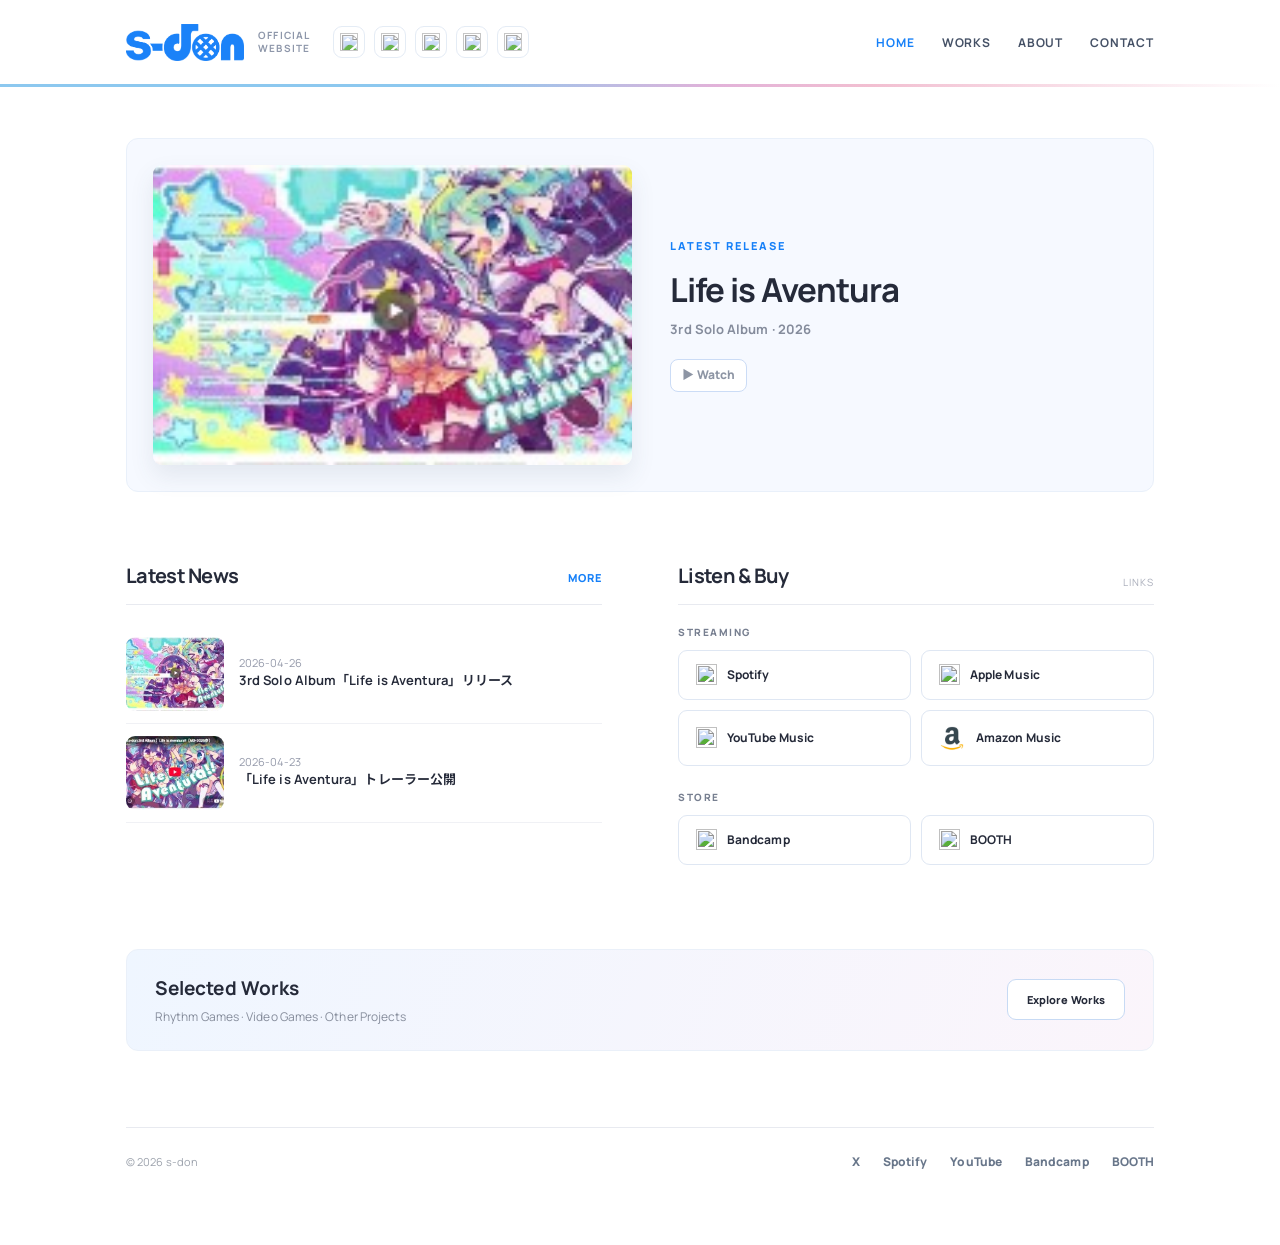
==== commit 5db9eb6c: "Add files via upload" ====
--- a/index.html
+++ b/index.html
@@ -126,7 +126,7 @@
   bandcamp:'https://cdn.simpleicons.org/bandcamp/1DA0C3',
   booth:'https://booth.pm/favicon.ico',
   apple:'https://cdn.simpleicons.org/applemusic/FA243C',
-  amazon:'https://cdn.simpleicons.org/amazon/FF9900'
+  amazon:'assets/amazon-smile.png'
  };
  const icon=(n)=>`<img class="brand-icon-image" src="${brandAssets[n.icon]||''}" alt="" loading="lazy" decoding="async">`;
  const headerIcons=['x','spotify','youtube','bandcamp','booth'];
--- a/shared-design.css
+++ b/shared-design.css
@@ -94,3 +94,20 @@
 /* ABOUT */
 .about-main{max-width:1100px;margin:0 auto;padding:50px 36px 95px}.about-eyebrow{color:#1680f8;letter-spacing:.18em;font-size:11px;font-weight:800}.about-main h1{font-size:clamp(32px,4vw,46px);letter-spacing:-.045em;margin:8px 0 28px}.about-intro{display:grid;grid-template-columns:220px minmax(0,1fr);gap:40px;align-items:start}.about-avatar{width:220px;aspect-ratio:1;object-fit:cover;border-radius:14px;background:#f4f6fb;border:1px solid #e8eaf0}.about-text{font-size:15px;line-height:2;color:#454d5c}.about-role{font-weight:800;color:#1680f8;font-size:12px;letter-spacing:.075em}.about-section{margin-top:56px;border-top:1px solid #e8eaf0;padding-top:25px}.about-section h2{font-size:20px}.about-facts{display:grid;grid-template-columns:repeat(3,minmax(0,1fr));gap:12px}.about-fact{padding:20px;border:1px solid #e8eaf0;border-radius:10px}.about-fact strong{font-size:19px;color:#252a39;display:block}.about-fact span{font-size:12px;color:#7b8493}.about-email{color:#1680f8;overflow-wrap:anywhere}.about-note{font-size:13px;line-height:1.8;color:#7b8493}
 @media(max-width:700px){.about-main{padding:27px 16px 62px}.about-intro{grid-template-columns:112px minmax(0,1fr);gap:16px}.about-avatar{width:112px}.about-text{font-size:13px;line-height:1.8}.about-facts{grid-template-columns:1fr}.about-section{margin-top:38px}}
+
+/* V10 global navigation alignment, consistent across pages */
+#shared-header .site-header .header-inner{max-width:1100px!important;margin-inline:auto!important}
+#shared-header nav.nav a, #shared-header nav.nav a:first-child {
+ text-decoration:none!important;border:0!important;border-bottom:0!important;box-shadow:none!important;outline-offset:3px;background:transparent!important;color:#455166!important;
+}
+#shared-header nav.nav a[aria-current="page"],#shared-header nav.nav a[aria-current="page"]:first-child{color:#1680f8!important}
+#shared-header nav.nav a:hover{color:#1680f8!important}
+#shared-header .pink-stripe{background:linear-gradient(90deg,#8cc8ef 0%,#8cc8ef 36%,#e2b2d9 56%,#f2bfd1 68%,transparent 100%)!important}
+@media(max-width:700px){#shared-header nav.nav{gap:14px!important;font-size:10px!important;flex-wrap:wrap;justify-content:flex-end!important}}
+/* About biography: preserve line breaks */
+.about-text{white-space:pre-line;line-height:2.05}
+.about-avatar{object-fit:contain;background:#fff}
+
+/* Amazon Music: user-supplied icon */
+.service-icon.amazon{background:transparent!important; width:28px!important;height:28px!important;padding:0!important}
+.service-icon.amazon img{width:28px!important;height:28px!important;object-fit:contain!important;border-radius:3px}
